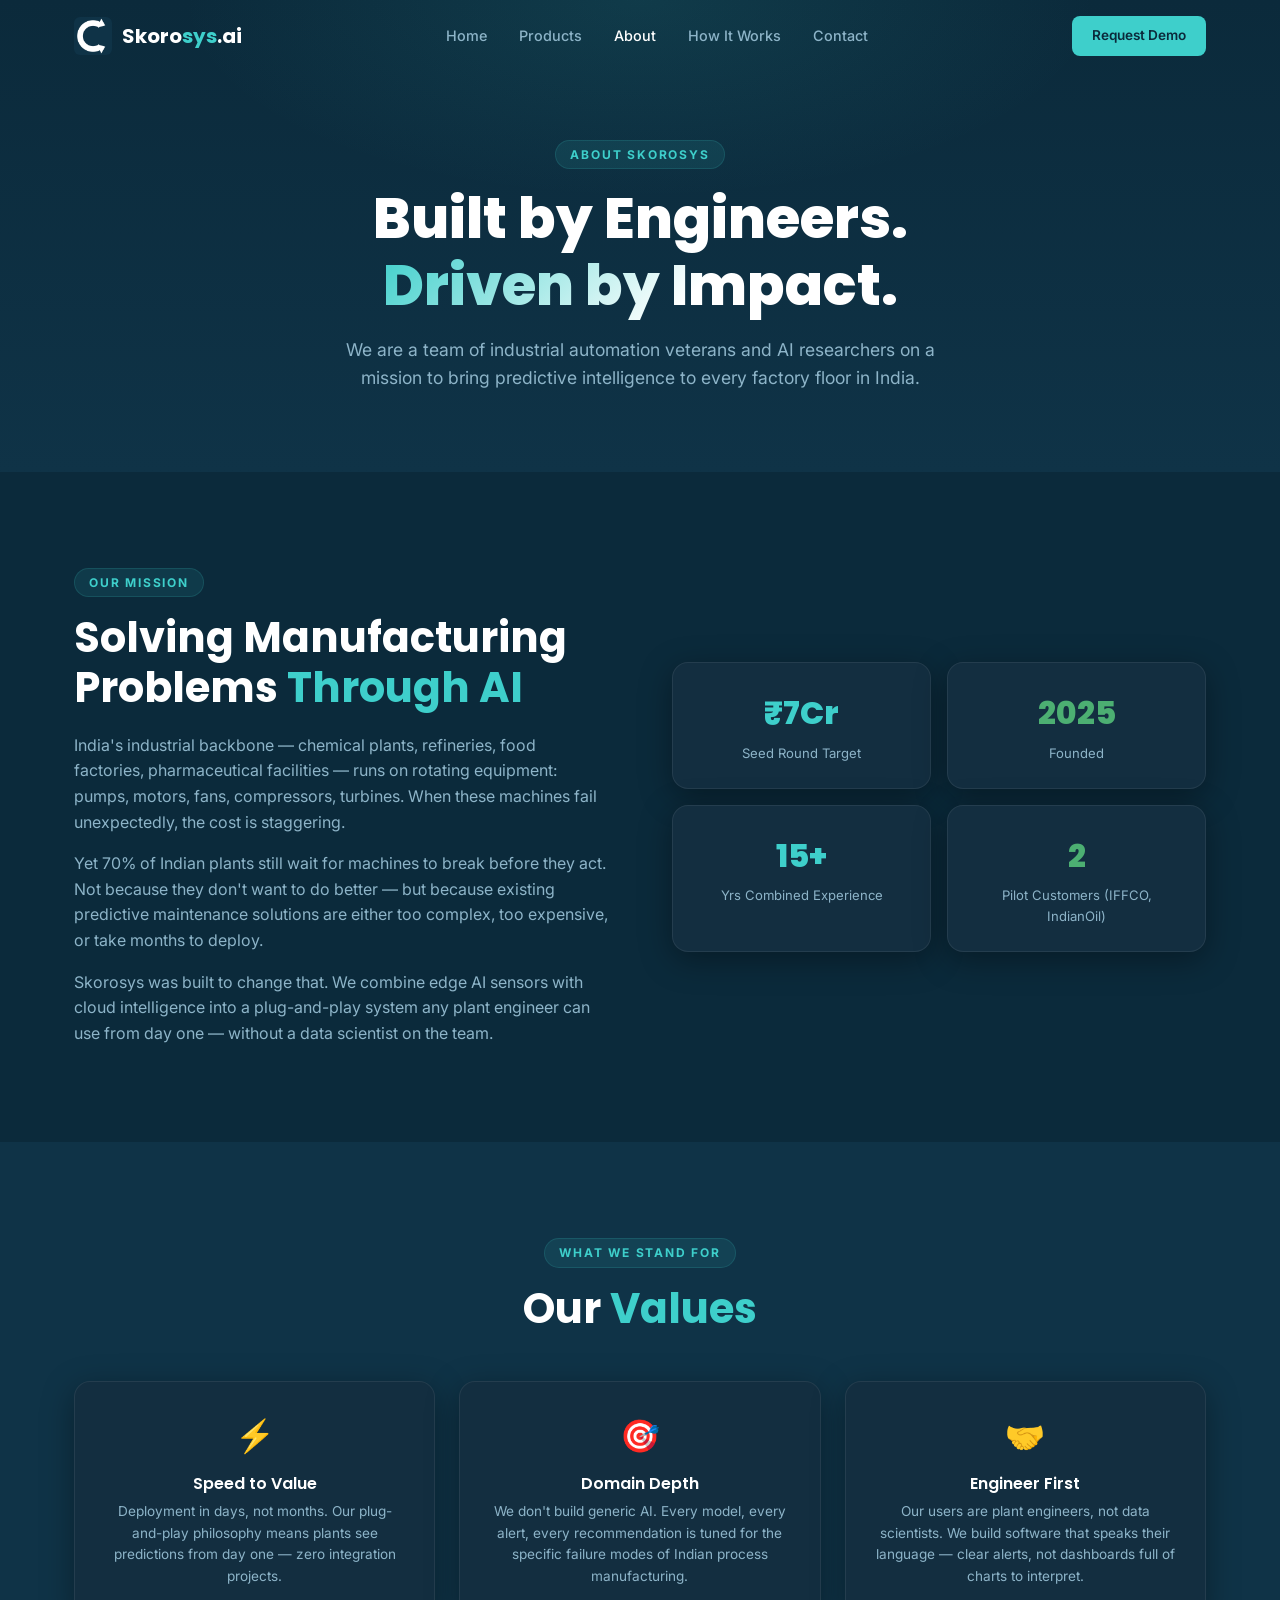
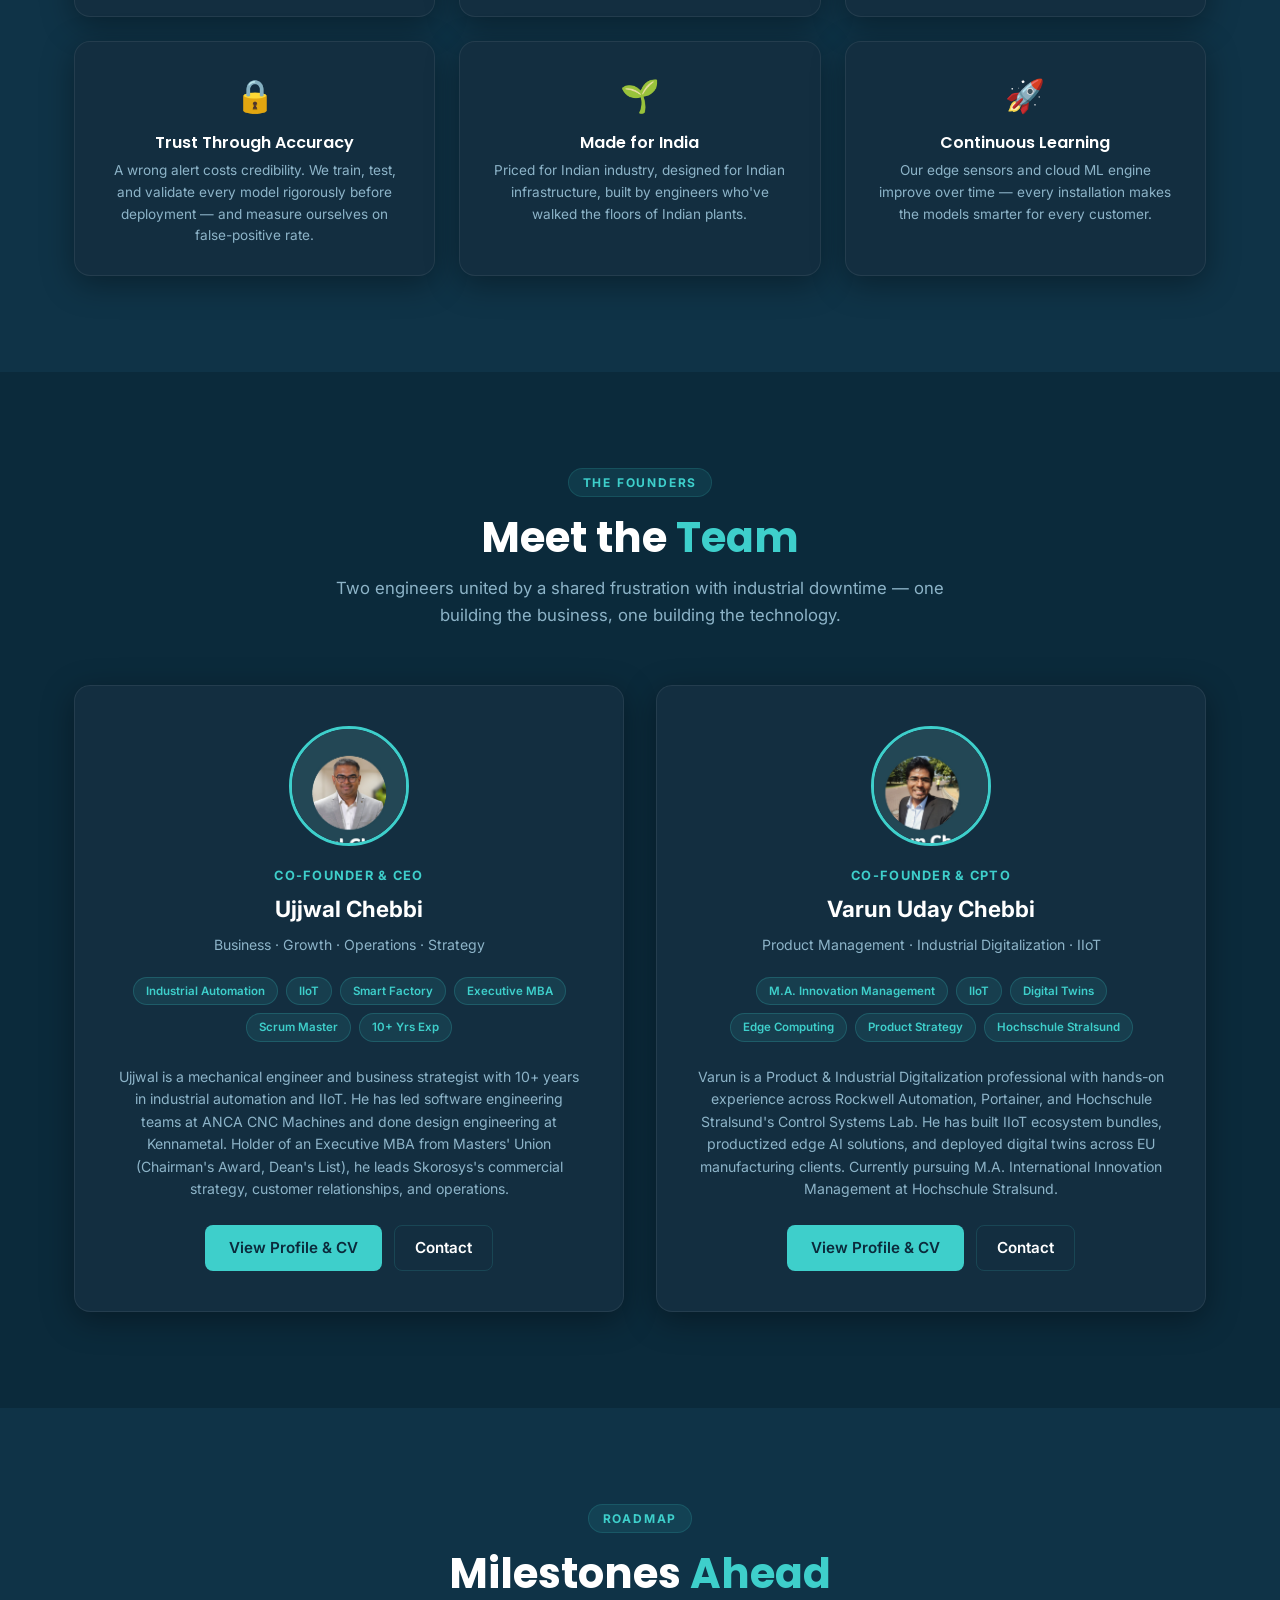
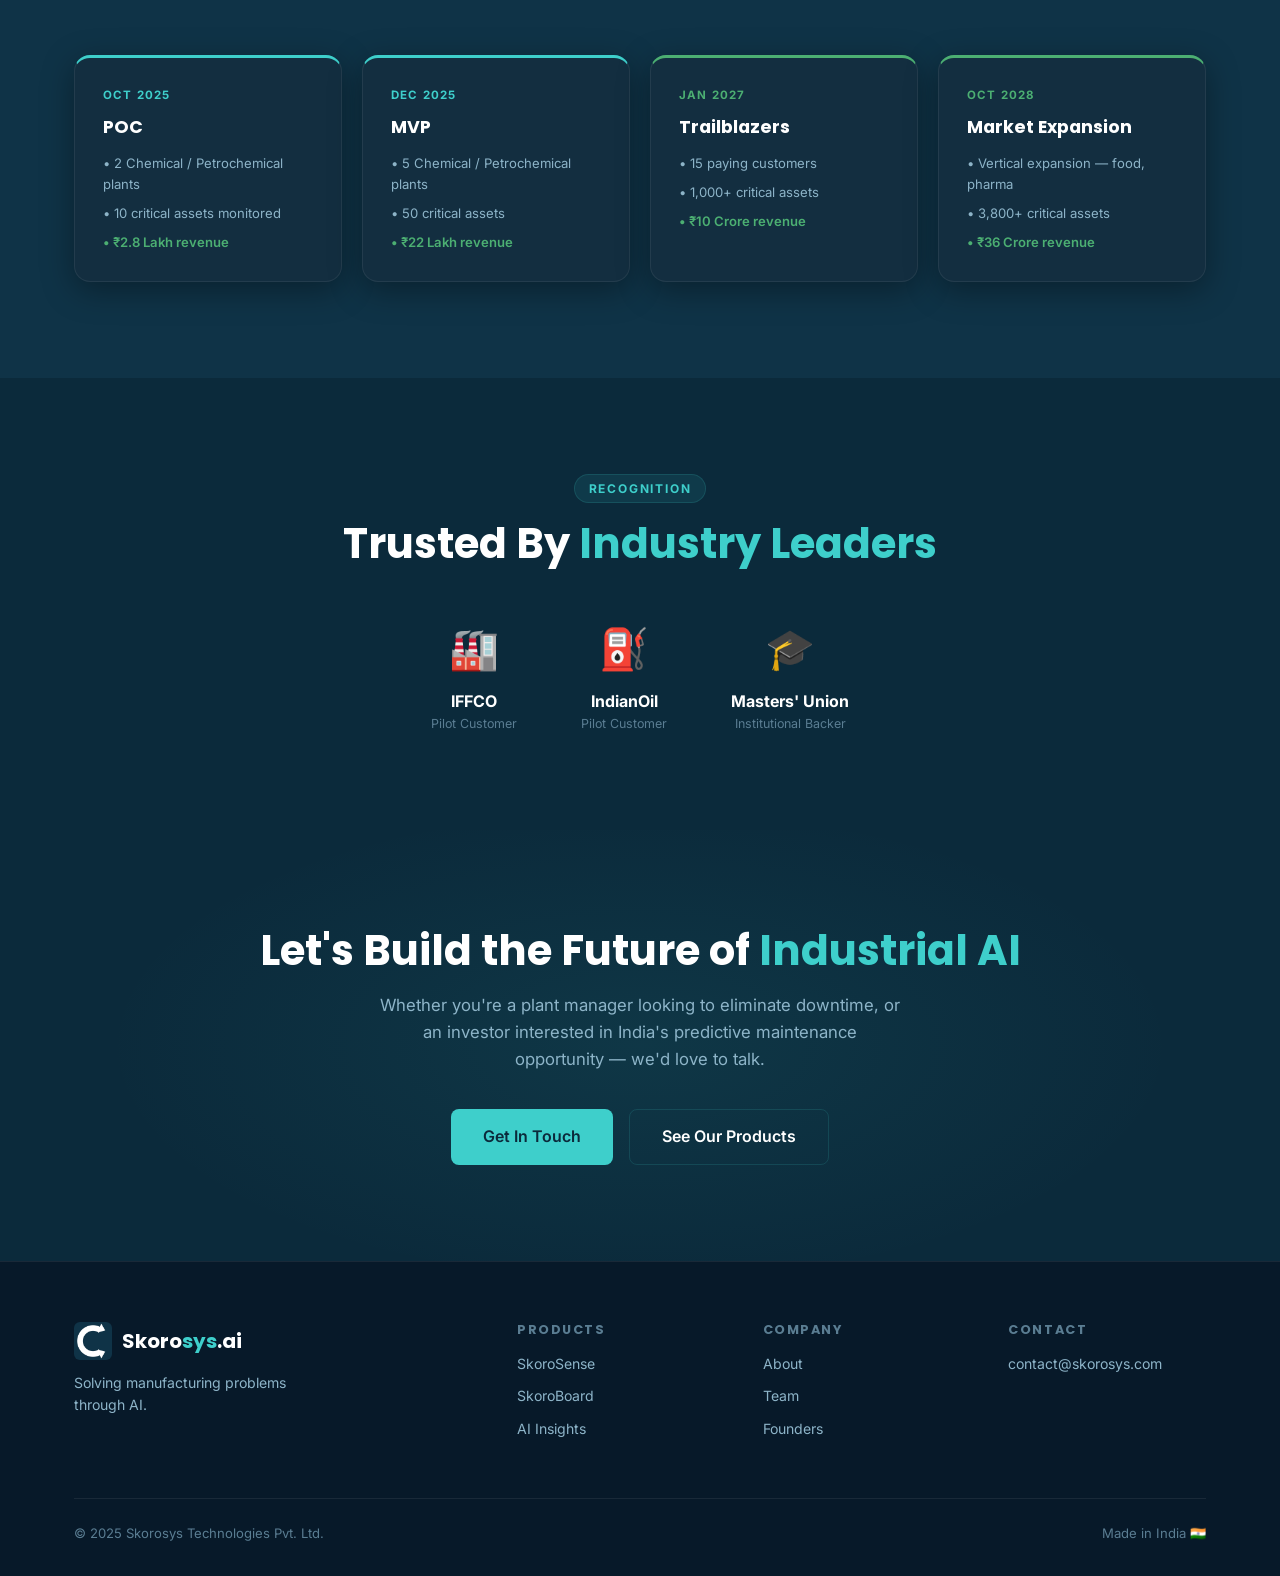
==== about.html @ c89f7273 "Add real Skorosys logo as favicon and nav icon across all pages - Generated accurate logo PNG (512px" ====
<!DOCTYPE html>
<html lang="en">
<head>
  <meta charset="UTF-8" />
  <meta name="viewport" content="width=device-width, initial-scale=1.0" />
  <title>About — Skorosys.ai</title>
  <meta name="description" content="Meet the team behind Skorosys.ai — solving India's industrial downtime problem with AI." />
  <link rel="stylesheet" href="css/styles.css" />
  <link rel="icon" type="image/png" href="images/favicon-32.png" />
  <link rel="apple-touch-icon" href="images/favicon-192.png" />
</head>
<body>

  <!-- NAV -->
  <nav class="nav">
    <div class="container nav-inner">
      <a href="index.html" class="nav-logo">
        <img src="images/logo-icon.png" alt="Skorosys logo" style="width:38px;height:38px;border-radius:6px;object-fit:cover;">
        <span class="nav-logo-text">Skoro<span>sys</span>.ai</span>
      </a>
      <ul class="nav-links">
        <li><a href="index.html">Home</a></li>
        <li><a href="products.html">Products</a></li>
        <li><a href="about.html" class="active">About</a></li>
        <li><a href="index.html#how-it-works">How It Works</a></li>
        <li><a href="index.html#contact">Contact</a></li>
      </ul>
      <div class="nav-cta">
        <a href="index.html#contact" class="btn btn-primary" style="padding:9px 20px;font-size:0.85rem;">Request Demo</a>
      </div>
      <div class="hamburger"><span></span><span></span><span></span></div>
    </div>
  </nav>

  <!-- PAGE HERO -->
  <section class="page-hero">
    <div class="container">
      <span class="section-label">About Skorosys</span>
      <h1>Built by Engineers.<br/><span class="grad">Driven by Impact.</span></h1>
      <p>We are a team of industrial automation veterans and AI researchers on a mission to bring predictive intelligence to every factory floor in India.</p>
    </div>
  </section>

  <!-- MISSION -->
  <section class="section">
    <div class="container">
      <div style="display:grid;grid-template-columns:1fr 1fr;gap:64px;align-items:center;">
        <div class="reveal">
          <span class="section-label">Our Mission</span>
          <h2 style="margin-bottom:20px;">Solving Manufacturing Problems <span class="text-accent">Through AI</span></h2>
          <p style="margin-bottom:16px;">India's industrial backbone — chemical plants, refineries, food factories, pharmaceutical facilities — runs on rotating equipment: pumps, motors, fans, compressors, turbines. When these machines fail unexpectedly, the cost is staggering.</p>
          <p style="margin-bottom:16px;">Yet 70% of Indian plants still wait for machines to break before they act. Not because they don't want to do better — but because existing predictive maintenance solutions are either too complex, too expensive, or take months to deploy.</p>
          <p>Skorosys was built to change that. We combine edge AI sensors with cloud intelligence into a plug-and-play system any plant engineer can use from day one — without a data scientist on the team.</p>
        </div>
        <div class="reveal reveal-delay-1">
          <div style="display:grid;grid-template-columns:1fr 1fr;gap:16px;">
            <div class="card" style="padding:24px;text-align:center;">
              <div style="font-family:'Poppins',sans-serif;font-size:2rem;font-weight:800;color:var(--accent-cyan);">₹7Cr</div>
              <div style="font-size:0.82rem;color:var(--text-secondary);margin-top:4px;">Seed Round Target</div>
            </div>
            <div class="card" style="padding:24px;text-align:center;">
              <div style="font-family:'Poppins',sans-serif;font-size:2rem;font-weight:800;color:var(--accent-green);">2025</div>
              <div style="font-size:0.82rem;color:var(--text-secondary);margin-top:4px;">Founded</div>
            </div>
            <div class="card" style="padding:24px;text-align:center;">
              <div style="font-family:'Poppins',sans-serif;font-size:2rem;font-weight:800;color:var(--accent-cyan);">15+</div>
              <div style="font-size:0.82rem;color:var(--text-secondary);margin-top:4px;">Yrs Combined Experience</div>
            </div>
            <div class="card" style="padding:24px;text-align:center;">
              <div style="font-family:'Poppins',sans-serif;font-size:2rem;font-weight:800;color:var(--accent-green);">2</div>
              <div style="font-size:0.82rem;color:var(--text-secondary);margin-top:4px;">Pilot Customers (IFFCO, IndianOil)</div>
            </div>
          </div>
        </div>
      </div>
    </div>
  </section>

  <!-- VALUES -->
  <section class="section" style="background:var(--bg-secondary);">
    <div class="container text-center">
      <span class="section-label">What We Stand For</span>
      <h2 class="section-title">Our <span class="text-accent">Values</span></h2>
      <div class="values-grid">
        <div class="card value-card reveal">
          <span class="value-icon">⚡</span>
          <h3>Speed to Value</h3>
          <p>Deployment in days, not months. Our plug-and-play philosophy means plants see predictions from day one — zero integration projects.</p>
        </div>
        <div class="card value-card reveal reveal-delay-1">
          <span class="value-icon">🎯</span>
          <h3>Domain Depth</h3>
          <p>We don't build generic AI. Every model, every alert, every recommendation is tuned for the specific failure modes of Indian process manufacturing.</p>
        </div>
        <div class="card value-card reveal reveal-delay-2">
          <span class="value-icon">🤝</span>
          <h3>Engineer First</h3>
          <p>Our users are plant engineers, not data scientists. We build software that speaks their language — clear alerts, not dashboards full of charts to interpret.</p>
        </div>
        <div class="card value-card reveal">
          <span class="value-icon">🔒</span>
          <h3>Trust Through Accuracy</h3>
          <p>A wrong alert costs credibility. We train, test, and validate every model rigorously before deployment — and measure ourselves on false-positive rate.</p>
        </div>
        <div class="card value-card reveal reveal-delay-1">
          <span class="value-icon">🌱</span>
          <h3>Made for India</h3>
          <p>Priced for Indian industry, designed for Indian infrastructure, built by engineers who've walked the floors of Indian plants.</p>
        </div>
        <div class="card value-card reveal reveal-delay-2">
          <span class="value-icon">🚀</span>
          <h3>Continuous Learning</h3>
          <p>Our edge sensors and cloud ML engine improve over time — every installation makes the models smarter for every customer.</p>
        </div>
      </div>
    </div>
  </section>

  <!-- TEAM -->
  <section class="section" id="team">
    <div class="container text-center">
      <span class="section-label">The Founders</span>
      <h2 class="section-title">Meet the <span class="text-accent">Team</span></h2>
      <p class="section-subtitle">Two engineers united by a shared frustration with industrial downtime — one building the business, one building the technology.</p>

      <div class="team-grid">

        <!-- Ujjwal Chebbi -->
        <div class="card team-card reveal">
          <div class="team-photo">
            <img src="images/ujjwal-chebbi.jpg" alt="Ujjwal Chebbi" onerror="this.style.display='none';this.parentElement.innerHTML='👤';" />
          </div>
          <div class="team-role">Co-Founder &amp; CEO</div>
          <div class="team-name">Ujjwal Chebbi</div>
          <div class="team-expertise">Business · Growth · Operations · Strategy</div>
          <div class="team-tags">
            <span class="tag">Industrial Automation</span>
            <span class="tag">IIoT</span>
            <span class="tag">Smart Factory</span>
            <span class="tag">Executive MBA</span>
            <span class="tag">Scrum Master</span>
            <span class="tag">10+ Yrs Exp</span>
          </div>
          <p style="font-size:0.88rem;margin-bottom:24px;">Ujjwal is a mechanical engineer and business strategist with 10+ years in industrial automation and IIoT. He has led software engineering teams at ANCA CNC Machines and done design engineering at Kennametal. Holder of an Executive MBA from Masters' Union (Chairman's Award, Dean's List), he leads Skorosys's commercial strategy, customer relationships, and operations.</p>
          <div style="display:flex;gap:12px;justify-content:center;flex-wrap:wrap;">
            <a href="profile-ujjwal.html" class="btn btn-primary" style="padding:10px 24px;">View Profile &amp; CV</a>
            <a href="mailto:ujjwal@skorosys.com" class="btn btn-outline" style="padding:10px 20px;">Contact</a>
          </div>
        </div>

        <!-- Varun Chebbi -->
        <div class="card team-card reveal reveal-delay-1">
          <div class="team-photo">
            <img src="images/varun-chebbi.jpg" alt="Varun Chebbi" onerror="this.style.display='none';this.parentElement.innerHTML='👤';" />
          </div>
          <div class="team-role">Co-Founder &amp; CPTO</div>
          <div class="team-name">Varun Uday Chebbi</div>
          <div class="team-expertise">Product Management · Industrial Digitalization · IIoT</div>
          <div class="team-tags">
            <span class="tag">M.A. Innovation Management</span>
            <span class="tag">IIoT</span>
            <span class="tag">Digital Twins</span>
            <span class="tag">Edge Computing</span>
            <span class="tag">Product Strategy</span>
            <span class="tag">Hochschule Stralsund</span>
          </div>
          <p style="font-size:0.88rem;margin-bottom:24px;">Varun is a Product &amp; Industrial Digitalization professional with hands-on experience across Rockwell Automation, Portainer, and Hochschule Stralsund's Control Systems Lab. He has built IIoT ecosystem bundles, productized edge AI solutions, and deployed digital twins across EU manufacturing clients. Currently pursuing M.A. International Innovation Management at Hochschule Stralsund.</p>
          <div style="display:flex;gap:12px;justify-content:center;flex-wrap:wrap;">
            <a href="profile.html" class="btn btn-primary" style="padding:10px 24px;">View Profile &amp; CV</a>
            <a href="mailto:varun@skorosys.com" class="btn btn-outline" style="padding:10px 20px;">Contact</a>
          </div>
        </div>

      </div>
    </div>
  </section>

  <!-- MILESTONES -->
  <section class="section" style="background:var(--bg-secondary);">
    <div class="container text-center">
      <span class="section-label">Roadmap</span>
      <h2 class="section-title">Milestones <span class="text-accent">Ahead</span></h2>

      <div style="display:grid;grid-template-columns:repeat(4,1fr);gap:20px;margin-top:56px;">
        <div class="card reveal" style="padding:28px;text-align:left;border-top:3px solid var(--accent-cyan);">
          <div style="font-size:0.72rem;font-weight:700;color:var(--accent-cyan);letter-spacing:0.1em;text-transform:uppercase;margin-bottom:8px;">Oct 2025</div>
          <div style="font-family:'Poppins',sans-serif;font-size:1.1rem;font-weight:700;margin-bottom:12px;">POC</div>
          <ul style="display:flex;flex-direction:column;gap:8px;">
            <li style="font-size:0.82rem;color:var(--text-secondary);">• 2 Chemical / Petrochemical plants</li>
            <li style="font-size:0.82rem;color:var(--text-secondary);">• 10 critical assets monitored</li>
            <li style="font-size:0.82rem;color:var(--accent-green);font-weight:600;">• ₹2.8 Lakh revenue</li>
          </ul>
        </div>
        <div class="card reveal reveal-delay-1" style="padding:28px;text-align:left;border-top:3px solid var(--accent-cyan);">
          <div style="font-size:0.72rem;font-weight:700;color:var(--accent-cyan);letter-spacing:0.1em;text-transform:uppercase;margin-bottom:8px;">Dec 2025</div>
          <div style="font-family:'Poppins',sans-serif;font-size:1.1rem;font-weight:700;margin-bottom:12px;">MVP</div>
          <ul style="display:flex;flex-direction:column;gap:8px;">
            <li style="font-size:0.82rem;color:var(--text-secondary);">• 5 Chemical / Petrochemical plants</li>
            <li style="font-size:0.82rem;color:var(--text-secondary);">• 50 critical assets</li>
            <li style="font-size:0.82rem;color:var(--accent-green);font-weight:600;">• ₹22 Lakh revenue</li>
          </ul>
        </div>
        <div class="card reveal reveal-delay-2" style="padding:28px;text-align:left;border-top:3px solid var(--accent-green);">
          <div style="font-size:0.72rem;font-weight:700;color:var(--accent-green);letter-spacing:0.1em;text-transform:uppercase;margin-bottom:8px;">Jan 2027</div>
          <div style="font-family:'Poppins',sans-serif;font-size:1.1rem;font-weight:700;margin-bottom:12px;">Trailblazers</div>
          <ul style="display:flex;flex-direction:column;gap:8px;">
            <li style="font-size:0.82rem;color:var(--text-secondary);">• 15 paying customers</li>
            <li style="font-size:0.82rem;color:var(--text-secondary);">• 1,000+ critical assets</li>
            <li style="font-size:0.82rem;color:var(--accent-green);font-weight:600;">• ₹10 Crore revenue</li>
          </ul>
        </div>
        <div class="card reveal reveal-delay-3" style="padding:28px;text-align:left;border-top:3px solid var(--accent-green);">
          <div style="font-size:0.72rem;font-weight:700;color:var(--accent-green);letter-spacing:0.1em;text-transform:uppercase;margin-bottom:8px;">Oct 2028</div>
          <div style="font-family:'Poppins',sans-serif;font-size:1.1rem;font-weight:700;margin-bottom:12px;">Market Expansion</div>
          <ul style="display:flex;flex-direction:column;gap:8px;">
            <li style="font-size:0.82rem;color:var(--text-secondary);">• Vertical expansion — food, pharma</li>
            <li style="font-size:0.82rem;color:var(--text-secondary);">• 3,800+ critical assets</li>
            <li style="font-size:0.82rem;color:var(--accent-green);font-weight:600;">• ₹36 Crore revenue</li>
          </ul>
        </div>
      </div>
    </div>
  </section>

  <!-- BACKED BY -->
  <section class="section">
    <div class="container text-center">
      <span class="section-label">Recognition</span>
      <h2 class="section-title">Trusted By <span class="text-accent">Industry Leaders</span></h2>
      <div style="display:flex;justify-content:center;align-items:center;gap:64px;flex-wrap:wrap;margin-top:48px;">
        <div style="text-align:center;">
          <div style="font-size:2.5rem;margin-bottom:8px;">🏭</div>
          <div style="font-weight:700;">IFFCO</div>
          <div style="font-size:0.78rem;color:var(--text-muted);">Pilot Customer</div>
        </div>
        <div style="text-align:center;">
          <div style="font-size:2.5rem;margin-bottom:8px;">⛽</div>
          <div style="font-weight:700;">IndianOil</div>
          <div style="font-size:0.78rem;color:var(--text-muted);">Pilot Customer</div>
        </div>
        <div style="text-align:center;">
          <div style="font-size:2.5rem;margin-bottom:8px;">🎓</div>
          <div style="font-weight:700;">Masters' Union</div>
          <div style="font-size:0.78rem;color:var(--text-muted);">Institutional Backer</div>
        </div>
      </div>
    </div>
  </section>

  <!-- CTA -->
  <section class="cta-section" id="contact">
    <div class="container">
      <h2>Let's Build the Future of <span class="text-accent">Industrial AI</span></h2>
      <p>Whether you're a plant manager looking to eliminate downtime, or an investor interested in India's predictive maintenance opportunity — we'd love to talk.</p>
      <div class="cta-actions">
        <a href="mailto:contact@skorosys.com" class="btn btn-primary" style="font-size:1rem;padding:14px 32px;">Get In Touch</a>
        <a href="products.html" class="btn btn-outline" style="font-size:1rem;padding:14px 32px;">See Our Products</a>
      </div>
    </div>
  </section>

  <!-- FOOTER -->
  <footer class="footer">
    <div class="container">
      <div class="footer-grid">
        <div class="footer-brand">
          <a href="index.html" class="nav-logo" style="margin-bottom:12px;">
            <img src="images/logo-icon.png" alt="Skorosys logo" style="width:38px;height:38px;border-radius:6px;object-fit:cover;">
            <span class="nav-logo-text">Skoro<span>sys</span>.ai</span>
          </a>
          <p>Solving manufacturing problems through AI.</p>
        </div>
        <div class="footer-col">
          <h5>Products</h5>
          <a href="products.html#skoro-sense">SkoroSense</a>
          <a href="products.html#skoro-board">SkoroBoard</a>
          <a href="products.html#ai-insights">AI Insights</a>
        </div>
        <div class="footer-col">
          <h5>Company</h5>
          <a href="about.html">About</a>
          <a href="#team">Team</a>
          <a href="profile.html">Founders</a>
        </div>
        <div class="footer-col">
          <h5>Contact</h5>
          <a href="mailto:contact@skorosys.com">contact@skorosys.com</a>
        </div>
      </div>
      <div class="footer-bottom">
        <span>© 2025 Skorosys Technologies Pvt. Ltd.</span>
        <span>Made in India 🇮🇳</span>
      </div>
    </div>
  </footer>

  <script src="js/main.js"></script>
</body>
</html>
---- css/styles.css ----
/* =============================================
   Skorosys.ai — Shared Styles
   ============================================= */

@import url('https://fonts.googleapis.com/css2?family=Inter:wght@300;400;500;600;700;800;900&family=Poppins:wght@400;600;700;800&display=swap');

:root {
  --bg-primary:    #0b2a3b;
  --bg-secondary:  #0f3347;
  --bg-card:       #132e40;
  --bg-card-hover: #1a3d54;
  --accent-cyan:   #3ecfcb;
  --accent-green:  #4caf72;
  --accent-glow:   rgba(62,207,203,0.18);
  --text-primary:  #ffffff;
  --text-secondary:#8db4c8;
  --text-muted:    #5a7d92;
  --border:        rgba(62,207,203,0.15);
  --border-card:   rgba(255,255,255,0.07);
  --shadow-card:   0 8px 32px rgba(0,0,0,0.35);
  --radius-card:   16px;
  --radius-btn:    8px;
  --nav-height:    72px;
}

/* --- Reset --- */
*, *::before, *::after { box-sizing: border-box; margin: 0; padding: 0; }
html { scroll-behavior: smooth; }
body {
  font-family: 'Inter', sans-serif;
  background: var(--bg-primary);
  color: var(--text-primary);
  line-height: 1.6;
  overflow-x: hidden;
}
a { color: inherit; text-decoration: none; }
img { max-width: 100%; display: block; }
ul { list-style: none; }

/* --- Typography --- */
h1,h2,h3,h4,h5 { font-family: 'Poppins', sans-serif; line-height: 1.2; }
h1 { font-size: clamp(2rem, 5vw, 3.5rem); font-weight: 800; }
h2 { font-size: clamp(1.6rem, 3.5vw, 2.6rem); font-weight: 700; }
h3 { font-size: clamp(1.1rem, 2.5vw, 1.5rem); font-weight: 600; }
p  { color: var(--text-secondary); font-size: 1rem; }

/* --- Layout helpers --- */
.container { max-width: 1180px; margin: 0 auto; padding: 0 24px; }
.section    { padding: 96px 0; }
.section--sm{ padding: 64px 0; }
.text-center{ text-align: center; }
.text-accent{ color: var(--accent-cyan); }
.text-green { color: var(--accent-green); }

.section-label {
  display: inline-block;
  font-size: 0.75rem;
  font-weight: 700;
  letter-spacing: 0.15em;
  text-transform: uppercase;
  color: var(--accent-cyan);
  background: rgba(62,207,203,0.1);
  border: 1px solid var(--border);
  border-radius: 99px;
  padding: 4px 14px;
  margin-bottom: 16px;
}
.section-title { margin-bottom: 12px; }
.section-subtitle { max-width: 640px; margin: 0 auto 56px; font-size: 1.05rem; }

/* --- Gradient text --- */
.grad {
  background: linear-gradient(135deg, #3ecfcb 0%, #ffffff 60%);
  -webkit-background-clip: text;
  -webkit-text-fill-color: transparent;
  background-clip: text;
}

/* --- Buttons --- */
.btn {
  display: inline-flex;
  align-items: center;
  gap: 8px;
  padding: 12px 28px;
  border-radius: var(--radius-btn);
  font-weight: 600;
  font-size: 0.95rem;
  cursor: pointer;
  border: none;
  transition: all 0.25s ease;
}
.btn-primary {
  background: var(--accent-cyan);
  color: var(--bg-primary);
}
.btn-primary:hover {
  background: #56dbd7;
  transform: translateY(-2px);
  box-shadow: 0 8px 24px rgba(62,207,203,0.35);
}
.btn-outline {
  background: transparent;
  color: var(--text-primary);
  border: 1.5px solid var(--border);
}
.btn-outline:hover {
  border-color: var(--accent-cyan);
  color: var(--accent-cyan);
  transform: translateY(-2px);
}
.btn-green {
  background: var(--accent-green);
  color: #fff;
}
.btn-green:hover {
  background: #5dc98a;
  transform: translateY(-2px);
  box-shadow: 0 8px 24px rgba(76,175,114,0.35);
}

/* --- Cards --- */
.card {
  background: var(--bg-card);
  border: 1px solid var(--border-card);
  border-radius: var(--radius-card);
  padding: 32px;
  box-shadow: var(--shadow-card);
  transition: transform 0.25s ease, border-color 0.25s ease, box-shadow 0.25s ease;
}
.card:hover {
  transform: translateY(-4px);
  border-color: var(--border);
  box-shadow: 0 16px 48px rgba(0,0,0,0.45), 0 0 0 1px rgba(62,207,203,0.1);
}

/* =============================================
   NAVIGATION
   ============================================= */
.nav {
  position: fixed;
  top: 0; left: 0; right: 0;
  height: var(--nav-height);
  z-index: 1000;
  transition: background 0.3s ease, backdrop-filter 0.3s ease;
}
.nav.scrolled {
  background: rgba(11,42,59,0.95);
  backdrop-filter: blur(20px);
  border-bottom: 1px solid var(--border-card);
}
.nav-inner {
  display: flex;
  align-items: center;
  justify-content: space-between;
  height: var(--nav-height);
}
.nav-logo {
  display: flex;
  align-items: center;
  gap: 10px;
}
.nav-logo svg { width: 36px; height: 36px; }
.nav-logo-text {
  font-family: 'Poppins', sans-serif;
  font-size: 1.25rem;
  font-weight: 700;
  color: #fff;
}
.nav-logo-text span { color: var(--accent-cyan); }
.nav-links {
  display: flex;
  align-items: center;
  gap: 32px;
}
.nav-links a {
  font-size: 0.9rem;
  font-weight: 500;
  color: var(--text-secondary);
  transition: color 0.2s;
}
.nav-links a:hover, .nav-links a.active { color: #fff; }
.nav-cta { display: flex; align-items: center; gap: 12px; }
.hamburger {
  display: none;
  flex-direction: column;
  gap: 5px;
  cursor: pointer;
  padding: 4px;
}
.hamburger span {
  display: block;
  width: 24px; height: 2px;
  background: var(--text-primary);
  border-radius: 2px;
  transition: all 0.3s ease;
}

/* Mobile nav */
@media (max-width: 900px) {
  .nav-links, .nav-cta { display: none; }
  .hamburger { display: flex; }
  .nav-links.open {
    display: flex;
    flex-direction: column;
    position: absolute;
    top: var(--nav-height);
    left: 0; right: 0;
    background: rgba(11,42,59,0.98);
    backdrop-filter: blur(20px);
    padding: 24px;
    gap: 20px;
    border-bottom: 1px solid var(--border-card);
  }
  .nav-cta.open {
    display: flex;
    flex-direction: column;
    position: absolute;
    top: calc(var(--nav-height) + 200px);
    left: 0; right: 0;
    background: rgba(11,42,59,0.98);
    padding: 0 24px 24px;
    gap: 12px;
  }
}

/* =============================================
   HERO
   ============================================= */
.hero {
  min-height: 100vh;
  display: flex;
  align-items: center;
  position: relative;
  overflow: hidden;
  padding-top: var(--nav-height);
}
.hero-bg {
  position: absolute;
  inset: 0;
  background:
    radial-gradient(ellipse 70% 60% at 70% 40%, rgba(62,207,203,0.08) 0%, transparent 70%),
    radial-gradient(ellipse 50% 50% at 20% 70%, rgba(76,175,114,0.06) 0%, transparent 60%),
    linear-gradient(180deg, var(--bg-primary) 0%, #091f2d 100%);
}
.hero-grid {
  position: absolute;
  inset: 0;
  background-image:
    linear-gradient(rgba(62,207,203,0.04) 1px, transparent 1px),
    linear-gradient(90deg, rgba(62,207,203,0.04) 1px, transparent 1px);
  background-size: 48px 48px;
}
.hero-content {
  position: relative;
  display: grid;
  grid-template-columns: 1fr 1fr;
  gap: 64px;
  align-items: center;
}
.hero-badge {
  display: inline-flex;
  align-items: center;
  gap: 8px;
  background: rgba(62,207,203,0.1);
  border: 1px solid rgba(62,207,203,0.25);
  border-radius: 99px;
  padding: 6px 16px;
  font-size: 0.8rem;
  font-weight: 600;
  color: var(--accent-cyan);
  margin-bottom: 24px;
}
.hero-badge .dot {
  width: 6px; height: 6px;
  background: var(--accent-cyan);
  border-radius: 50%;
  animation: pulse 2s ease-in-out infinite;
}
@keyframes pulse {
  0%,100% { opacity: 1; transform: scale(1); }
  50%      { opacity: 0.5; transform: scale(1.4); }
}
.hero-title { margin-bottom: 20px; }
.hero-desc  { font-size: 1.1rem; margin-bottom: 36px; max-width: 500px; }
.hero-actions { display: flex; gap: 16px; flex-wrap: wrap; }
.hero-stats {
  display: grid;
  grid-template-columns: 1fr 1fr;
  gap: 16px;
  margin-top: 48px;
}
.hero-stat {
  background: rgba(255,255,255,0.04);
  border: 1px solid var(--border-card);
  border-radius: 12px;
  padding: 16px 20px;
}
.hero-stat-num {
  font-family: 'Poppins', sans-serif;
  font-size: 1.6rem;
  font-weight: 800;
  color: var(--accent-cyan);
}
.hero-stat-label { font-size: 0.78rem; color: var(--text-secondary); margin-top: 2px; }

/* Hero visual / dashboard mockup */
.hero-visual {
  position: relative;
  display: flex;
  justify-content: center;
  align-items: center;
}
.dashboard-mockup {
  background: var(--bg-card);
  border: 1px solid var(--border-card);
  border-radius: 16px;
  overflow: hidden;
  box-shadow: 0 32px 80px rgba(0,0,0,0.5), 0 0 0 1px rgba(62,207,203,0.1);
  width: 100%;
  max-width: 520px;
  animation: floatUp 6s ease-in-out infinite;
}
@keyframes floatUp {
  0%,100% { transform: translateY(0); }
  50%      { transform: translateY(-12px); }
}
.mockup-bar {
  background: var(--bg-secondary);
  padding: 10px 16px;
  display: flex;
  align-items: center;
  gap: 8px;
  border-bottom: 1px solid var(--border-card);
}
.mockup-bar .dot-red   { width: 10px; height: 10px; border-radius: 50%; background: #ff5f57; }
.mockup-bar .dot-yellow{ width: 10px; height: 10px; border-radius: 50%; background: #febc2e; }
.mockup-bar .dot-green { width: 10px; height: 10px; border-radius: 50%; background: var(--accent-green); }
.mockup-bar .url-bar {
  flex: 1;
  background: rgba(255,255,255,0.06);
  border-radius: 6px;
  padding: 4px 12px;
  font-size: 0.72rem;
  color: var(--text-muted);
  margin-left: 8px;
}
.mockup-body { padding: 20px; }
.mockup-header {
  display: flex;
  justify-content: space-between;
  align-items: center;
  margin-bottom: 16px;
}
.mockup-title { font-family:'Poppins',sans-serif; font-size:0.85rem; font-weight:700; }
.mockup-btn {
  background: var(--accent-green);
  color: #fff;
  font-size: 0.7rem;
  font-weight: 600;
  padding: 4px 12px;
  border-radius: 6px;
}
.mockup-grid {
  display: grid;
  grid-template-columns: 1fr 1fr 1fr;
  gap: 10px;
  margin-bottom: 12px;
}
.mockup-asset {
  background: var(--bg-secondary);
  border-radius: 10px;
  padding: 10px;
  border: 1px solid var(--border-card);
}
.mockup-asset-img {
  width: 100%;
  height: 48px;
  border-radius: 6px;
  background: rgba(255,255,255,0.05);
  margin-bottom: 8px;
  display: flex;
  align-items: center;
  justify-content: center;
  font-size: 1.2rem;
}
.mockup-asset-name { font-size: 0.65rem; font-weight: 600; margin-bottom: 4px; }
.mockup-asset-status {
  font-size: 0.58rem;
  font-weight: 600;
  padding: 2px 6px;
  border-radius: 4px;
  display: inline-block;
}
.status-normal  { background: rgba(76,175,114,0.2); color: var(--accent-green); }
.status-warning { background: rgba(255,193,7,0.2);  color: #ffc107; }
.status-danger  { background: rgba(244,67,54,0.2);  color: #f44336; }

/* Floating sensor card */
.sensor-float {
  position: absolute;
  bottom: -20px;
  right: -30px;
  background: var(--bg-card);
  border: 1px solid rgba(62,207,203,0.3);
  border-radius: 12px;
  padding: 14px 18px;
  box-shadow: var(--shadow-card);
  min-width: 180px;
  animation: floatRight 5s ease-in-out infinite 1.5s;
}
@keyframes floatRight {
  0%,100% { transform: translateY(0) rotate(-1deg); }
  50%      { transform: translateY(-8px) rotate(0deg); }
}
.sensor-float-title { font-size: 0.7rem; color: var(--text-muted); margin-bottom: 6px; font-weight: 600; text-transform: uppercase; letter-spacing: 0.1em; }
.sensor-float-val   { font-family:'Poppins',sans-serif; font-size: 1.5rem; font-weight: 800; color: var(--accent-cyan); }
.sensor-float-unit  { font-size: 0.7rem; color: var(--text-secondary); }
.sensor-float-bar   { height: 4px; background: rgba(255,255,255,0.08); border-radius: 2px; margin-top: 8px; overflow: hidden; }
.sensor-float-fill  { height: 100%; width: 72%; background: var(--accent-cyan); border-radius: 2px; }

@media (max-width: 768px) {
  .hero-content { grid-template-columns: 1fr; gap: 40px; }
  .hero-visual  { display: none; }
  .hero-stats   { grid-template-columns: 1fr 1fr; }
}

/* =============================================
   PROBLEM STATS SECTION
   ============================================= */
.problem-section { background: linear-gradient(180deg, #091f2d 0%, var(--bg-primary) 100%); }
.problem-grid {
  display: grid;
  grid-template-columns: repeat(4, 1fr);
  gap: 24px;
  margin-top: 48px;
}
.problem-card {
  text-align: center;
  padding: 36px 24px;
}
.problem-icon {
  width: 56px; height: 56px;
  margin: 0 auto 16px;
  background: rgba(62,207,203,0.1);
  border: 1px solid var(--border);
  border-radius: 14px;
  display: flex;
  align-items: center;
  justify-content: center;
  font-size: 1.5rem;
}
.problem-num {
  font-family: 'Poppins', sans-serif;
  font-size: 2.2rem;
  font-weight: 800;
  color: var(--accent-cyan);
  margin-bottom: 8px;
}
.problem-desc { font-size: 0.88rem; }

@media (max-width: 900px) { .problem-grid { grid-template-columns: 1fr 1fr; } }
@media (max-width: 500px) { .problem-grid { grid-template-columns: 1fr; } }

/* =============================================
   HOW IT WORKS
   ============================================= */
.how-section { position: relative; }
.how-steps {
  display: grid;
  grid-template-columns: repeat(3, 1fr);
  gap: 32px;
  margin-top: 56px;
  position: relative;
}
.how-steps::before {
  content: '';
  position: absolute;
  top: 36px;
  left: calc(50% / 3 + 36px);
  right: calc(50% / 3 + 36px);
  height: 2px;
  background: linear-gradient(90deg, var(--accent-cyan), var(--accent-green));
  z-index: 0;
}
.how-step { text-align: center; position: relative; z-index: 1; }
.how-step-num {
  width: 72px; height: 72px;
  margin: 0 auto 20px;
  background: linear-gradient(135deg, var(--accent-cyan), var(--accent-green));
  border-radius: 50%;
  display: flex;
  align-items: center;
  justify-content: center;
  font-family: 'Poppins', sans-serif;
  font-size: 1.5rem;
  font-weight: 800;
  color: var(--bg-primary);
  box-shadow: 0 0 32px rgba(62,207,203,0.3);
}
.how-step h3 { margin-bottom: 10px; }

@media (max-width: 700px) {
  .how-steps { grid-template-columns: 1fr; gap: 24px; }
  .how-steps::before { display: none; }
}

/* =============================================
   PRODUCTS SECTION
   ============================================= */
.products-grid {
  display: grid;
  grid-template-columns: 1fr 1fr;
  gap: 32px;
  margin-top: 56px;
}
.product-card {
  position: relative;
  overflow: hidden;
  padding: 40px;
}
.product-card::before {
  content: '';
  position: absolute;
  inset: 0;
  border-radius: var(--radius-card);
  background: linear-gradient(135deg, rgba(62,207,203,0.06) 0%, transparent 60%);
  pointer-events: none;
}
.product-tag {
  display: inline-block;
  font-size: 0.7rem;
  font-weight: 700;
  letter-spacing: 0.12em;
  text-transform: uppercase;
  color: var(--accent-cyan);
  background: rgba(62,207,203,0.1);
  border: 1px solid rgba(62,207,203,0.25);
  border-radius: 6px;
  padding: 4px 10px;
  margin-bottom: 16px;
}
.product-name {
  font-family: 'Poppins', sans-serif;
  font-size: 1.8rem;
  font-weight: 800;
  margin-bottom: 12px;
}
.product-desc { margin-bottom: 28px; }
.product-features {
  display: flex;
  flex-direction: column;
  gap: 10px;
  margin-bottom: 32px;
}
.product-feature {
  display: flex;
  align-items: center;
  gap: 10px;
  font-size: 0.9rem;
  color: var(--text-secondary);
}
.product-feature .check {
  width: 20px; height: 20px;
  background: rgba(76,175,114,0.15);
  border: 1px solid rgba(76,175,114,0.3);
  border-radius: 50%;
  display: flex;
  align-items: center;
  justify-content: center;
  font-size: 0.65rem;
  color: var(--accent-green);
  flex-shrink: 0;
}
.product-visual {
  margin-top: 24px;
  padding: 20px;
  background: rgba(255,255,255,0.03);
  border: 1px solid var(--border-card);
  border-radius: 10px;
  text-align: center;
  font-size: 3rem;
}

@media (max-width: 768px) { .products-grid { grid-template-columns: 1fr; } }

/* =============================================
   MARKET / STATS STRIP
   ============================================= */
.market-strip {
  background: linear-gradient(90deg, rgba(62,207,203,0.08), rgba(76,175,114,0.08));
  border-top: 1px solid var(--border-card);
  border-bottom: 1px solid var(--border-card);
  padding: 40px 0;
}
.market-strip-inner {
  display: grid;
  grid-template-columns: repeat(4, 1fr);
  gap: 24px;
  text-align: center;
}
.market-item-num {
  font-family: 'Poppins', sans-serif;
  font-size: 2rem;
  font-weight: 800;
  color: var(--accent-cyan);
}
.market-item-label { font-size: 0.82rem; color: var(--text-secondary); margin-top: 4px; }
@media (max-width: 700px) { .market-strip-inner { grid-template-columns: 1fr 1fr; } }

/* =============================================
   CTA SECTION
   ============================================= */
.cta-section {
  text-align: center;
  padding: 96px 0;
  position: relative;
  overflow: hidden;
}
.cta-section::before {
  content: '';
  position: absolute;
  inset: 0;
  background: radial-gradient(ellipse 60% 80% at 50% 50%, rgba(62,207,203,0.08), transparent 70%);
}
.cta-section .container { position: relative; }
.cta-section h2 { margin-bottom: 16px; }
.cta-section p  { max-width: 520px; margin: 0 auto 36px; font-size: 1.05rem; }
.cta-actions    { display: flex; justify-content: center; gap: 16px; flex-wrap: wrap; }

/* =============================================
   FOOTER
   ============================================= */
.footer {
  background: #071929;
  border-top: 1px solid var(--border-card);
  padding: 60px 0 32px;
}
.footer-grid {
  display: grid;
  grid-template-columns: 2fr 1fr 1fr 1fr;
  gap: 48px;
  margin-bottom: 48px;
}
.footer-brand p { font-size: 0.88rem; margin-top: 12px; max-width: 260px; }
.footer-col h5 {
  font-size: 0.8rem;
  font-weight: 700;
  letter-spacing: 0.12em;
  text-transform: uppercase;
  color: var(--text-muted);
  margin-bottom: 16px;
}
.footer-col a {
  display: block;
  font-size: 0.88rem;
  color: var(--text-secondary);
  margin-bottom: 10px;
  transition: color 0.2s;
}
.footer-col a:hover { color: var(--accent-cyan); }
.footer-bottom {
  border-top: 1px solid var(--border-card);
  padding-top: 24px;
  display: flex;
  justify-content: space-between;
  align-items: center;
  font-size: 0.82rem;
  color: var(--text-muted);
}
@media (max-width: 900px) { .footer-grid { grid-template-columns: 1fr 1fr; gap: 32px; } }
@media (max-width: 500px) { .footer-grid { grid-template-columns: 1fr; } .footer-bottom { flex-direction: column; gap: 8px; text-align: center; } }

/* =============================================
   PAGE HERO (inner pages)
   ============================================= */
.page-hero {
  padding: 140px 0 80px;
  text-align: center;
  position: relative;
  overflow: hidden;
}
.page-hero::before {
  content: '';
  position: absolute;
  inset: 0;
  background:
    radial-gradient(ellipse 60% 70% at 50% 0%, rgba(62,207,203,0.1), transparent 60%),
    linear-gradient(180deg, var(--bg-primary) 0%, var(--bg-secondary) 100%);
}
.page-hero .container { position: relative; }
.page-hero p { max-width: 600px; margin: 16px auto 0; font-size: 1.1rem; }

/* =============================================
   ABOUT PAGE
   ============================================= */
.team-grid {
  display: grid;
  grid-template-columns: 1fr 1fr;
  gap: 32px;
  margin-top: 56px;
}
.team-card {
  padding: 40px;
  text-align: center;
  position: relative;
  overflow: hidden;
}
.team-photo {
  width: 120px; height: 120px;
  border-radius: 50%;
  margin: 0 auto 20px;
  border: 3px solid var(--accent-cyan);
  object-fit: cover;
  background: var(--bg-secondary);
  display: flex;
  align-items: center;
  justify-content: center;
  font-size: 3rem;
  overflow: hidden;
}
.team-photo img { width: 100%; height: 100%; object-fit: cover; }
.team-role {
  color: var(--accent-cyan);
  font-size: 0.8rem;
  font-weight: 700;
  letter-spacing: 0.1em;
  text-transform: uppercase;
  margin-bottom: 4px;
}
.team-name { font-size: 1.4rem; font-weight: 700; margin-bottom: 8px; }
.team-expertise { font-size: 0.88rem; color: var(--text-secondary); margin-bottom: 20px; }
.team-tags { display: flex; flex-wrap: wrap; gap: 8px; justify-content: center; margin-bottom: 24px; }
.tag {
  font-size: 0.72rem;
  font-weight: 600;
  padding: 4px 12px;
  border-radius: 99px;
  background: rgba(62,207,203,0.1);
  border: 1px solid rgba(62,207,203,0.2);
  color: var(--accent-cyan);
}
@media (max-width: 700px) { .team-grid { grid-template-columns: 1fr; } }

/* =============================================
   VALUES / MISSION
   ============================================= */
.values-grid {
  display: grid;
  grid-template-columns: repeat(3, 1fr);
  gap: 24px;
  margin-top: 48px;
}
.value-card { padding: 28px; text-align: center; }
.value-icon {
  font-size: 2rem;
  margin-bottom: 12px;
  display: block;
}
.value-card h3 { font-size: 1rem; margin-bottom: 8px; }
.value-card p  { font-size: 0.85rem; }
@media (max-width: 700px) { .values-grid { grid-template-columns: 1fr 1fr; } }
@media (max-width: 480px) { .values-grid { grid-template-columns: 1fr; } }

/* =============================================
   PROFILE / CV PAGE
   ============================================= */
.profile-layout {
  display: grid;
  grid-template-columns: 300px 1fr;
  gap: 40px;
  align-items: start;
  margin-top: 48px;
}
.profile-sidebar { position: sticky; top: 96px; }
.profile-photo {
  width: 200px; height: 200px;
  border-radius: 50%;
  border: 4px solid var(--accent-cyan);
  margin: 0 auto 24px;
  display: block;
  object-fit: cover;
  background: var(--bg-secondary);
}
.profile-sidebar .name { font-size: 1.5rem; font-weight: 700; text-align: center; margin-bottom: 4px; }
.profile-sidebar .title { text-align: center; color: var(--accent-cyan); font-size: 0.88rem; font-weight: 600; margin-bottom: 24px; }
.profile-contact a {
  display: flex;
  align-items: center;
  gap: 10px;
  font-size: 0.85rem;
  color: var(--text-secondary);
  padding: 8px 0;
  border-bottom: 1px solid var(--border-card);
  transition: color 0.2s;
}
.profile-contact a:hover { color: var(--accent-cyan); }
.profile-contact a:last-child { border-bottom: none; }
.profile-contact .icon { width: 18px; text-align: center; }

.cv-section { margin-bottom: 48px; }
.cv-section-title {
  font-size: 0.75rem;
  font-weight: 700;
  letter-spacing: 0.15em;
  text-transform: uppercase;
  color: var(--accent-cyan);
  padding-bottom: 10px;
  border-bottom: 1px solid var(--border);
  margin-bottom: 24px;
}
.cv-item { margin-bottom: 28px; padding-left: 20px; border-left: 2px solid var(--border-card); }
.cv-item:last-child { margin-bottom: 0; }
.cv-item-header { display: flex; justify-content: space-between; align-items: start; margin-bottom: 4px; }
.cv-item-title { font-weight: 700; font-size: 1rem; }
.cv-item-period {
  font-size: 0.78rem;
  color: var(--accent-cyan);
  background: rgba(62,207,203,0.1);
  border-radius: 6px;
  padding: 3px 10px;
  white-space: nowrap;
  margin-left: 12px;
}
.cv-item-org { color: var(--text-muted); font-size: 0.85rem; margin-bottom: 8px; font-weight: 600; }
.cv-item p   { font-size: 0.88rem; }

.pub-item {
  padding: 20px 24px;
  margin-bottom: 16px;
  border-left: 3px solid var(--accent-cyan);
}
.pub-title { font-weight: 600; font-size: 0.95rem; margin-bottom: 6px; }
.pub-meta  { font-size: 0.78rem; color: var(--text-muted); margin-bottom: 8px; }
.pub-tags  { display: flex; gap: 8px; flex-wrap: wrap; }

.skills-grid { display: grid; grid-template-columns: 1fr 1fr; gap: 16px; }
.skill-item { margin-bottom: 4px; }
.skill-label { font-size: 0.85rem; font-weight: 600; margin-bottom: 6px; display: flex; justify-content: space-between; }
.skill-bar   { height: 6px; background: rgba(255,255,255,0.08); border-radius: 3px; overflow: hidden; }
.skill-fill  { height: 100%; border-radius: 3px; background: linear-gradient(90deg, var(--accent-cyan), var(--accent-green)); transition: width 1.2s ease; }

@media (max-width: 900px) {
  .profile-layout { grid-template-columns: 1fr; }
  .profile-sidebar { position: static; }
  .profile-photo   { width: 140px; height: 140px; }
  .skills-grid     { grid-template-columns: 1fr; }
}

/* =============================================
   PRODUCTS DETAIL PAGE
   ============================================= */
.product-detail {
  display: grid;
  grid-template-columns: 1fr 1fr;
  gap: 64px;
  align-items: center;
  padding: 80px 0;
  border-bottom: 1px solid var(--border-card);
}
.product-detail.reverse { direction: rtl; }
.product-detail.reverse > * { direction: ltr; }
.product-detail-visual {
  background: var(--bg-card);
  border: 1px solid var(--border-card);
  border-radius: 20px;
  padding: 40px;
  text-align: center;
  min-height: 300px;
  display: flex;
  flex-direction: column;
  align-items: center;
  justify-content: center;
  gap: 16px;
  position: relative;
  overflow: hidden;
}
.product-detail-visual::before {
  content: '';
  position: absolute;
  inset: 0;
  background: radial-gradient(ellipse at 50% 0%, rgba(62,207,203,0.08), transparent 70%);
}
.spec-grid {
  display: grid;
  grid-template-columns: 1fr 1fr;
  gap: 12px;
  margin-top: 28px;
}
.spec-item {
  background: var(--bg-secondary);
  border-radius: 10px;
  padding: 14px 16px;
  border: 1px solid var(--border-card);
}
.spec-label { font-size: 0.7rem; color: var(--text-muted); font-weight: 600; text-transform: uppercase; letter-spacing: 0.08em; margin-bottom: 4px; }
.spec-val   { font-size: 0.95rem; font-weight: 700; color: var(--text-primary); }

@media (max-width: 768px) {
  .product-detail { grid-template-columns: 1fr; direction: ltr; }
  .product-detail.reverse { direction: ltr; }
}

/* =============================================
   ANIMATIONS & REVEAL
   ============================================= */
.reveal {
  opacity: 0;
  transform: translateY(24px);
  transition: opacity 0.6s ease, transform 0.6s ease;
}
.reveal.visible { opacity: 1; transform: none; }
.reveal-delay-1 { transition-delay: 0.1s; }
.reveal-delay-2 { transition-delay: 0.2s; }
.reveal-delay-3 { transition-delay: 0.3s; }
.reveal-delay-4 { transition-delay: 0.4s; }

/* =============================================
   SCROLLBAR
   ============================================= */
::-webkit-scrollbar { width: 6px; }
::-webkit-scrollbar-track { background: var(--bg-primary); }
::-webkit-scrollbar-thumb { background: var(--text-muted); border-radius: 3px; }
::-webkit-scrollbar-thumb:hover { background: var(--accent-cyan); }
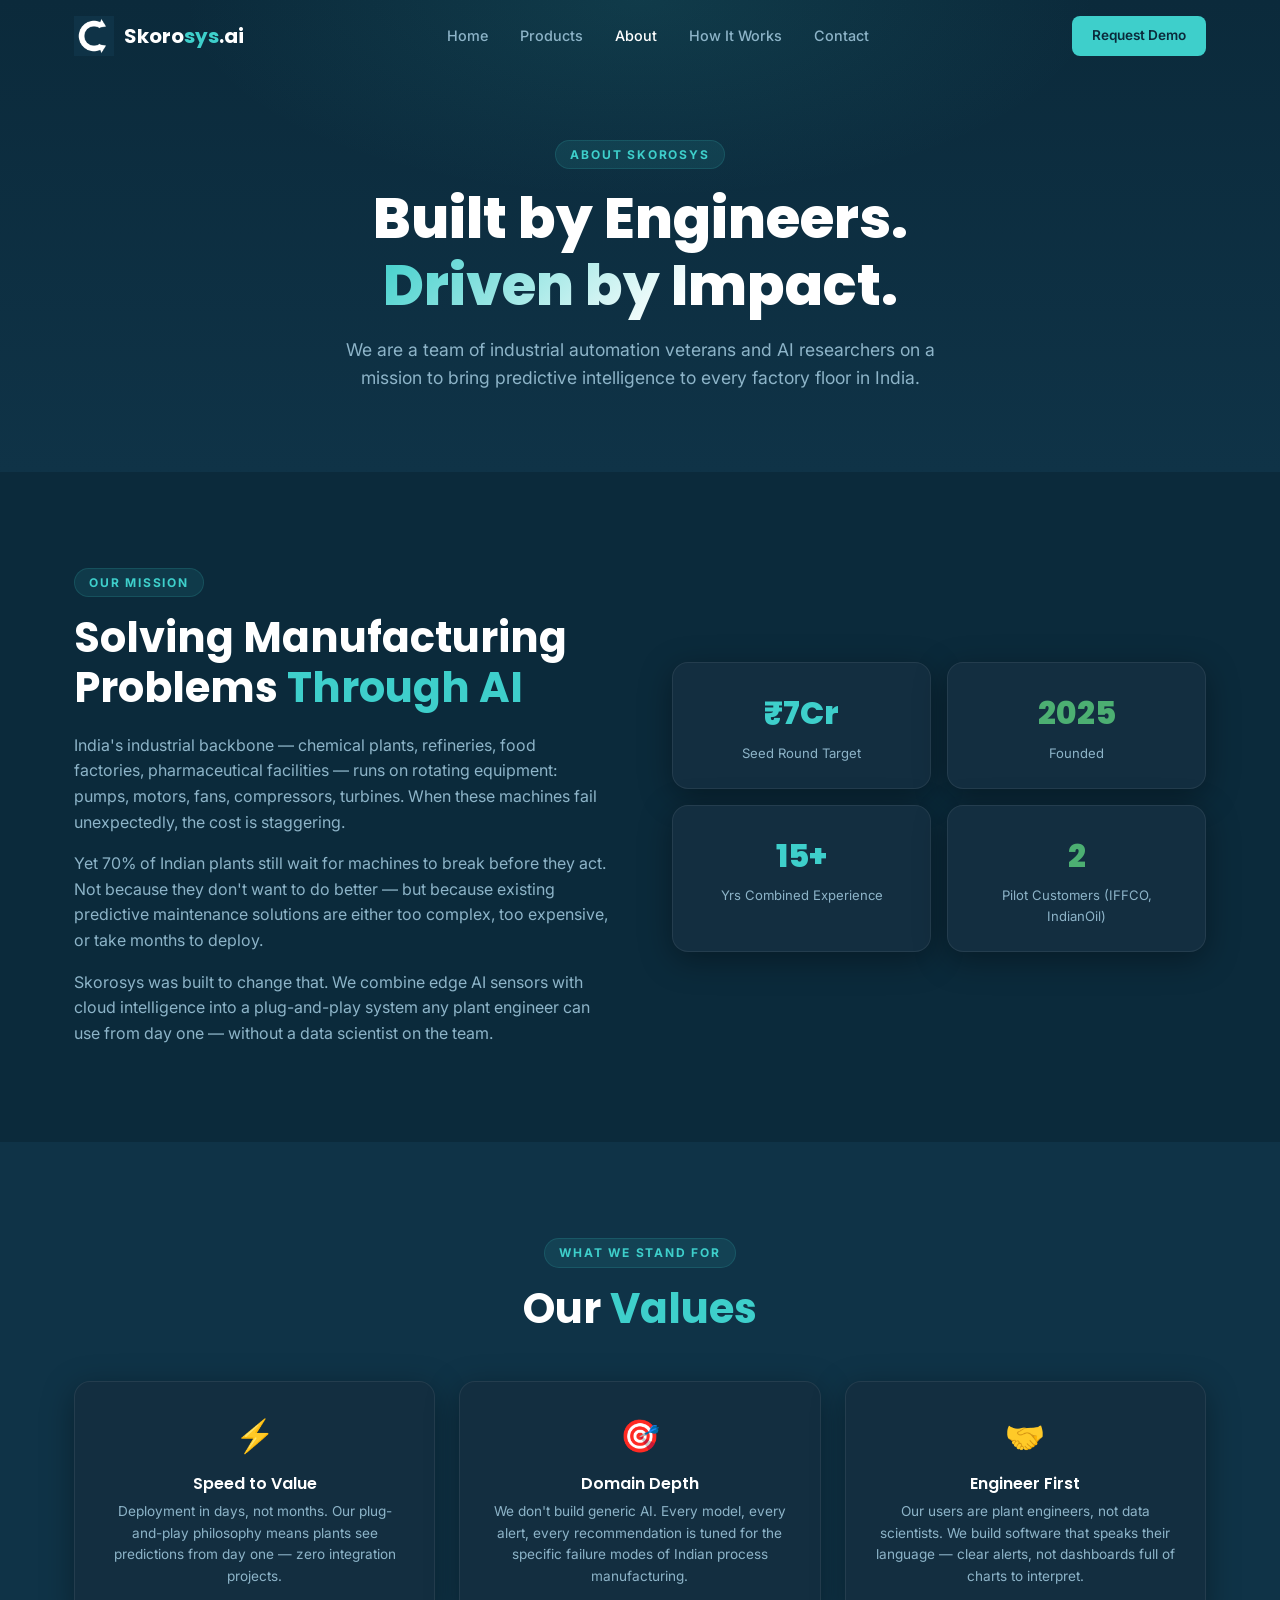
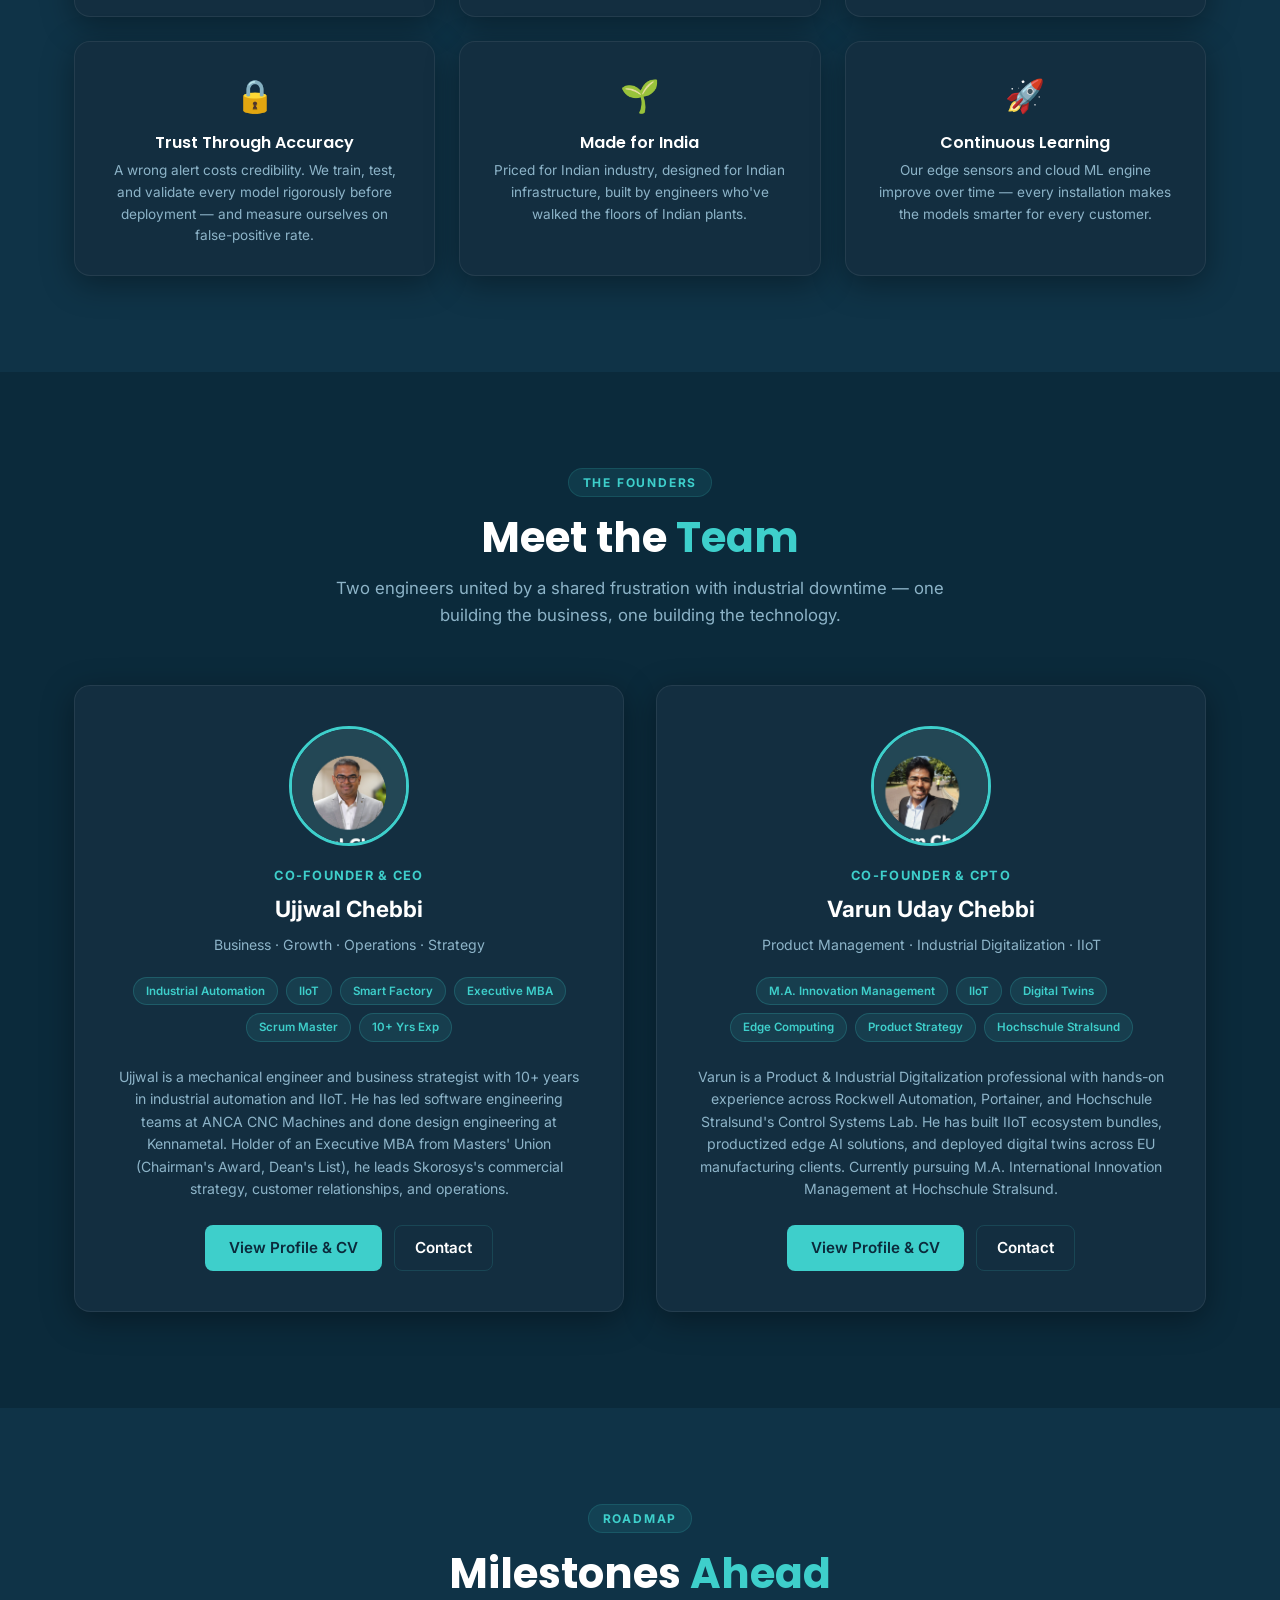
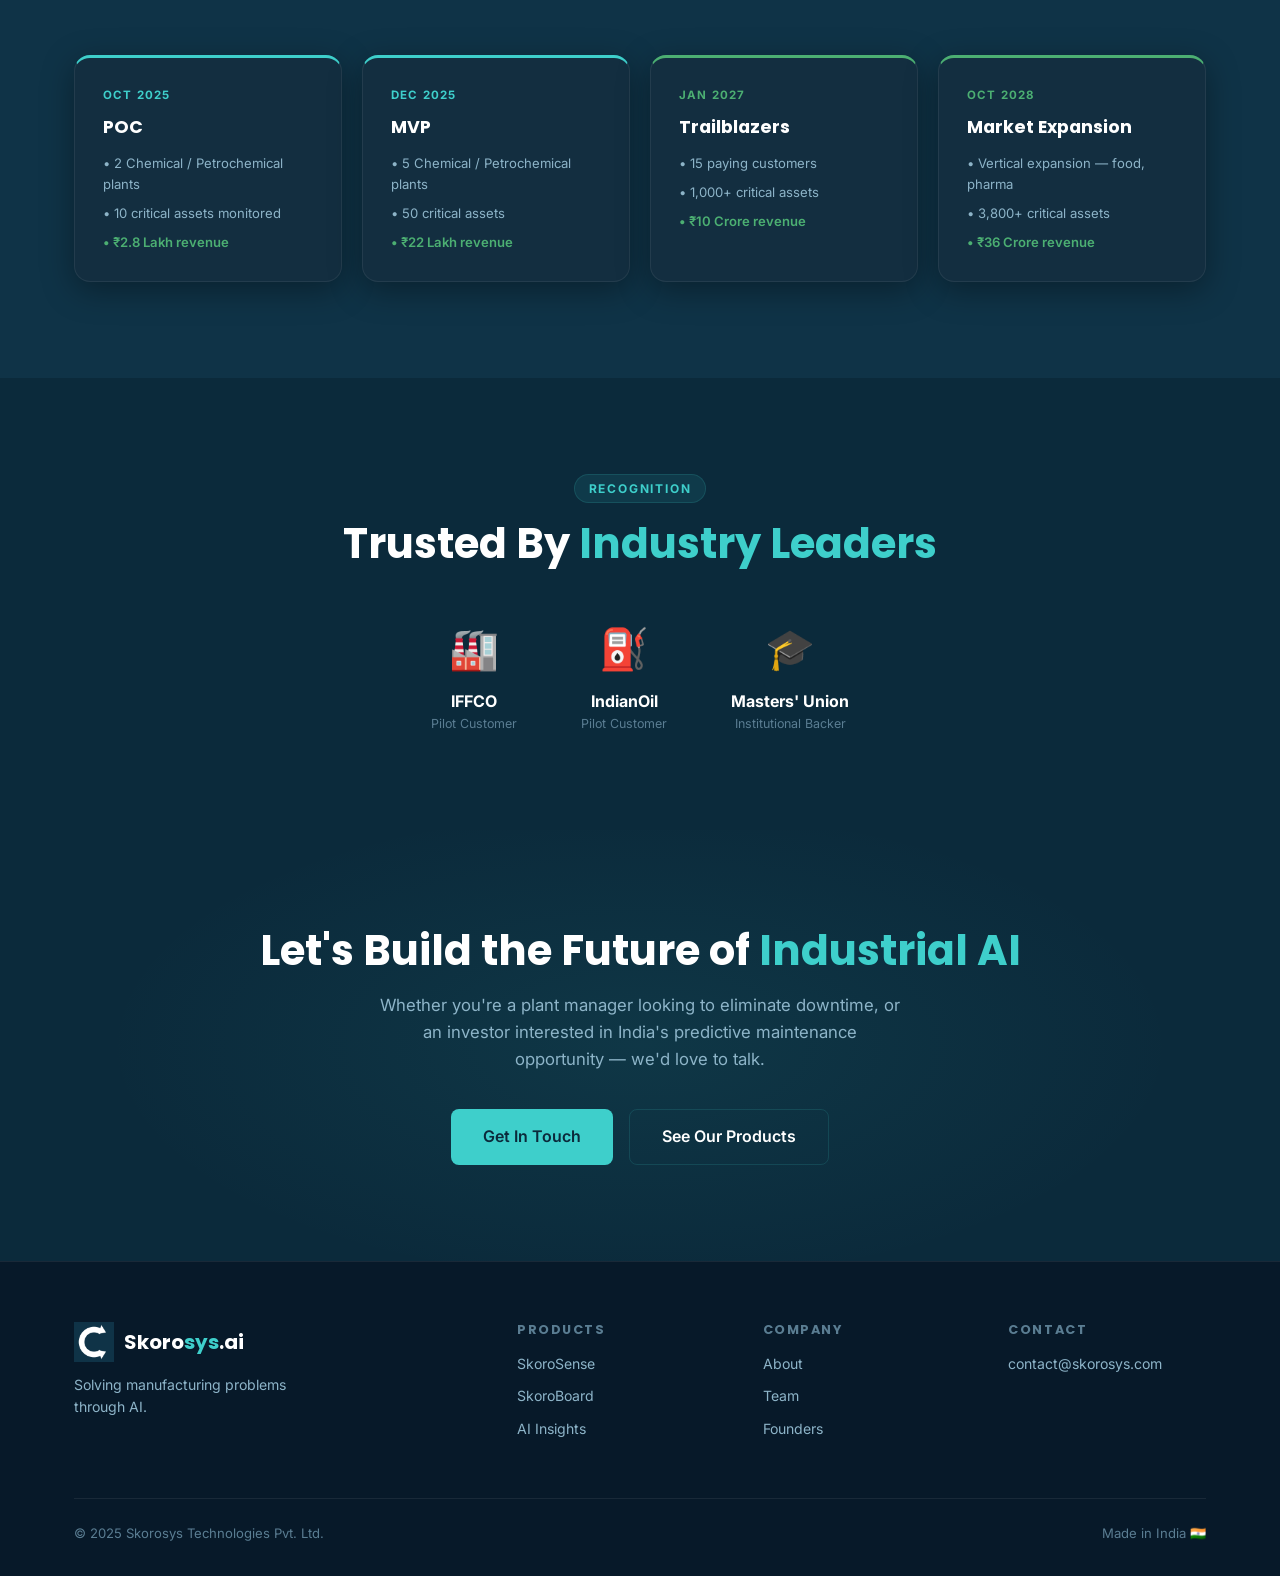
==== commit d4918a4f: "Fix logo clipping: add padding to image canvas, remove border-radius crop Co-Authored-By: Claude Son" ====
--- a/about.html
+++ b/about.html
@@ -15,7 +15,7 @@
   <nav class="nav">
     <div class="container nav-inner">
       <a href="index.html" class="nav-logo">
-        <img src="images/logo-icon.png" alt="Skorosys logo" style="width:38px;height:38px;border-radius:6px;object-fit:cover;">
+        <img src="images/logo-icon.png" alt="Skorosys logo" style="width:40px;height:40px;object-fit:contain;">
         <span class="nav-logo-text">Skoro<span>sys</span>.ai</span>
       </a>
       <ul class="nav-links">
@@ -265,7 +265,7 @@
       <div class="footer-grid">
         <div class="footer-brand">
           <a href="index.html" class="nav-logo" style="margin-bottom:12px;">
-            <img src="images/logo-icon.png" alt="Skorosys logo" style="width:38px;height:38px;border-radius:6px;object-fit:cover;">
+            <img src="images/logo-icon.png" alt="Skorosys logo" style="width:40px;height:40px;object-fit:contain;">
             <span class="nav-logo-text">Skoro<span>sys</span>.ai</span>
           </a>
           <p>Solving manufacturing problems through AI.</p>
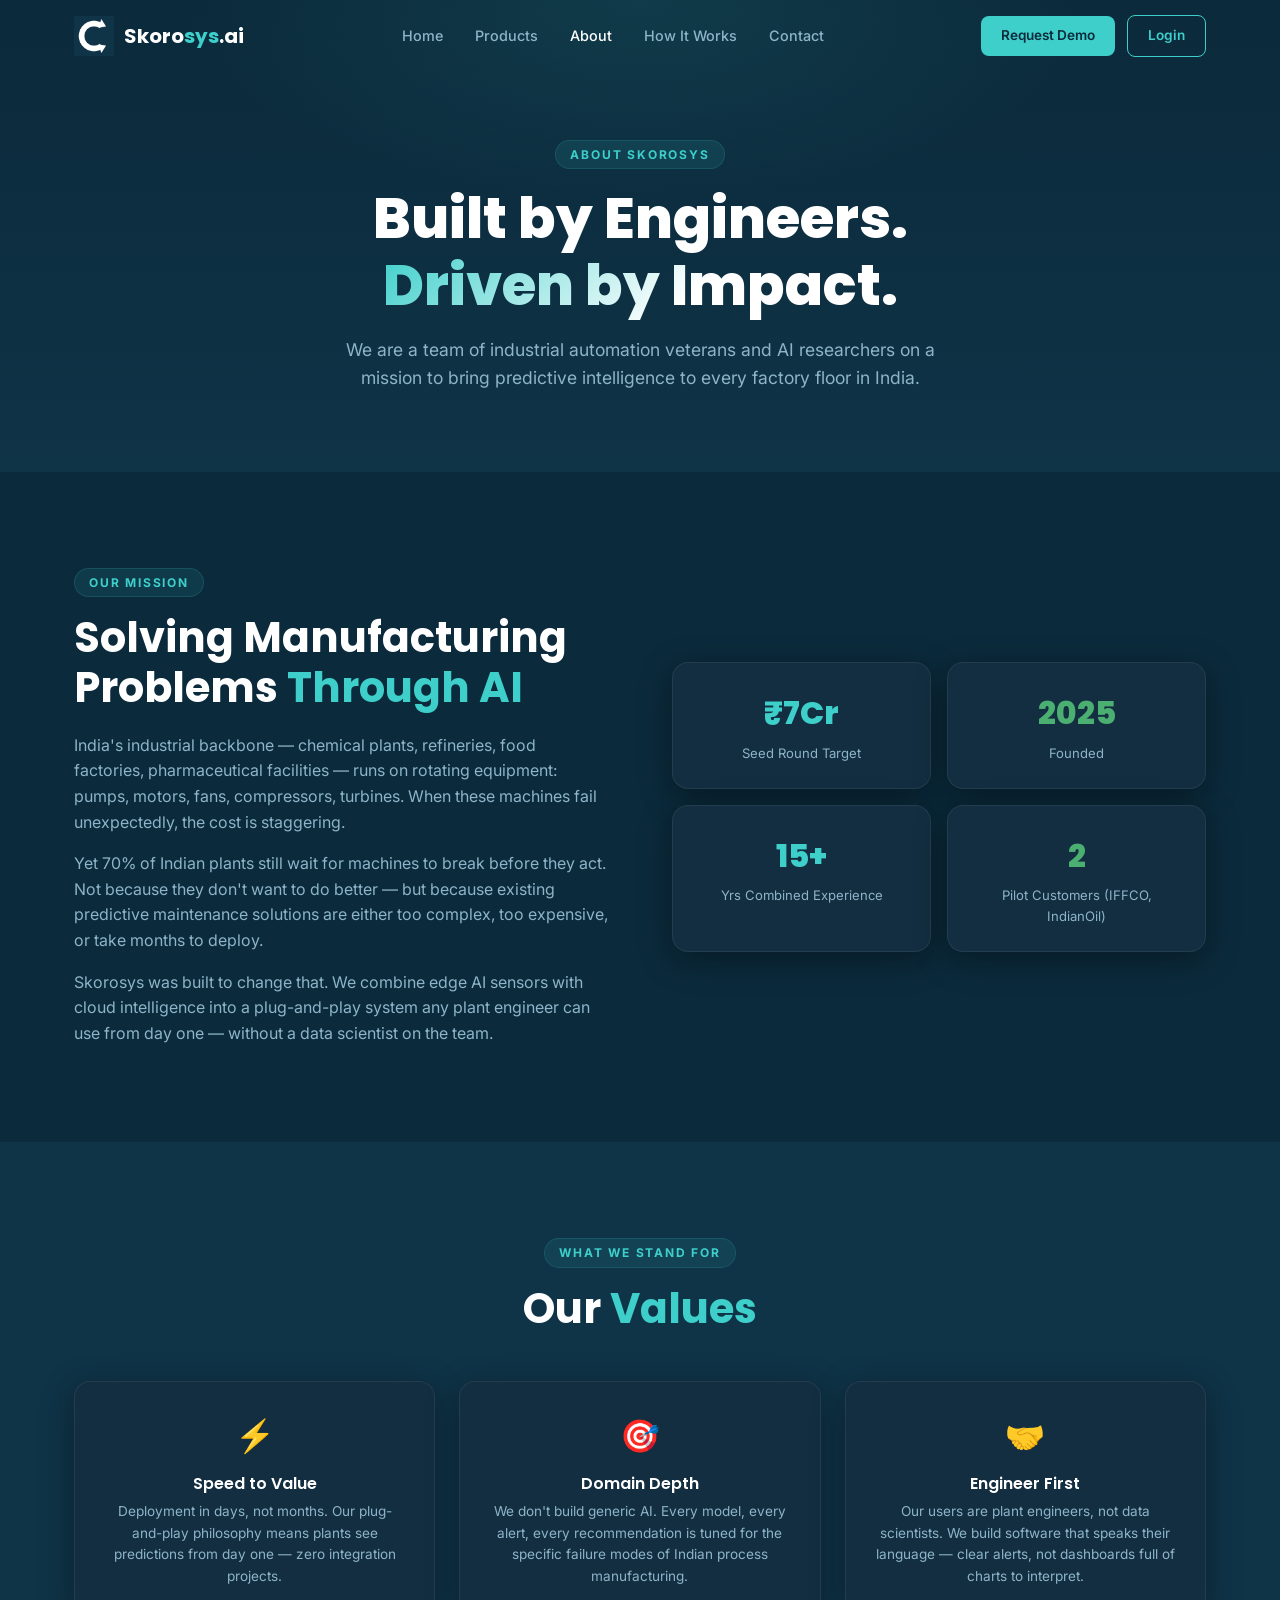
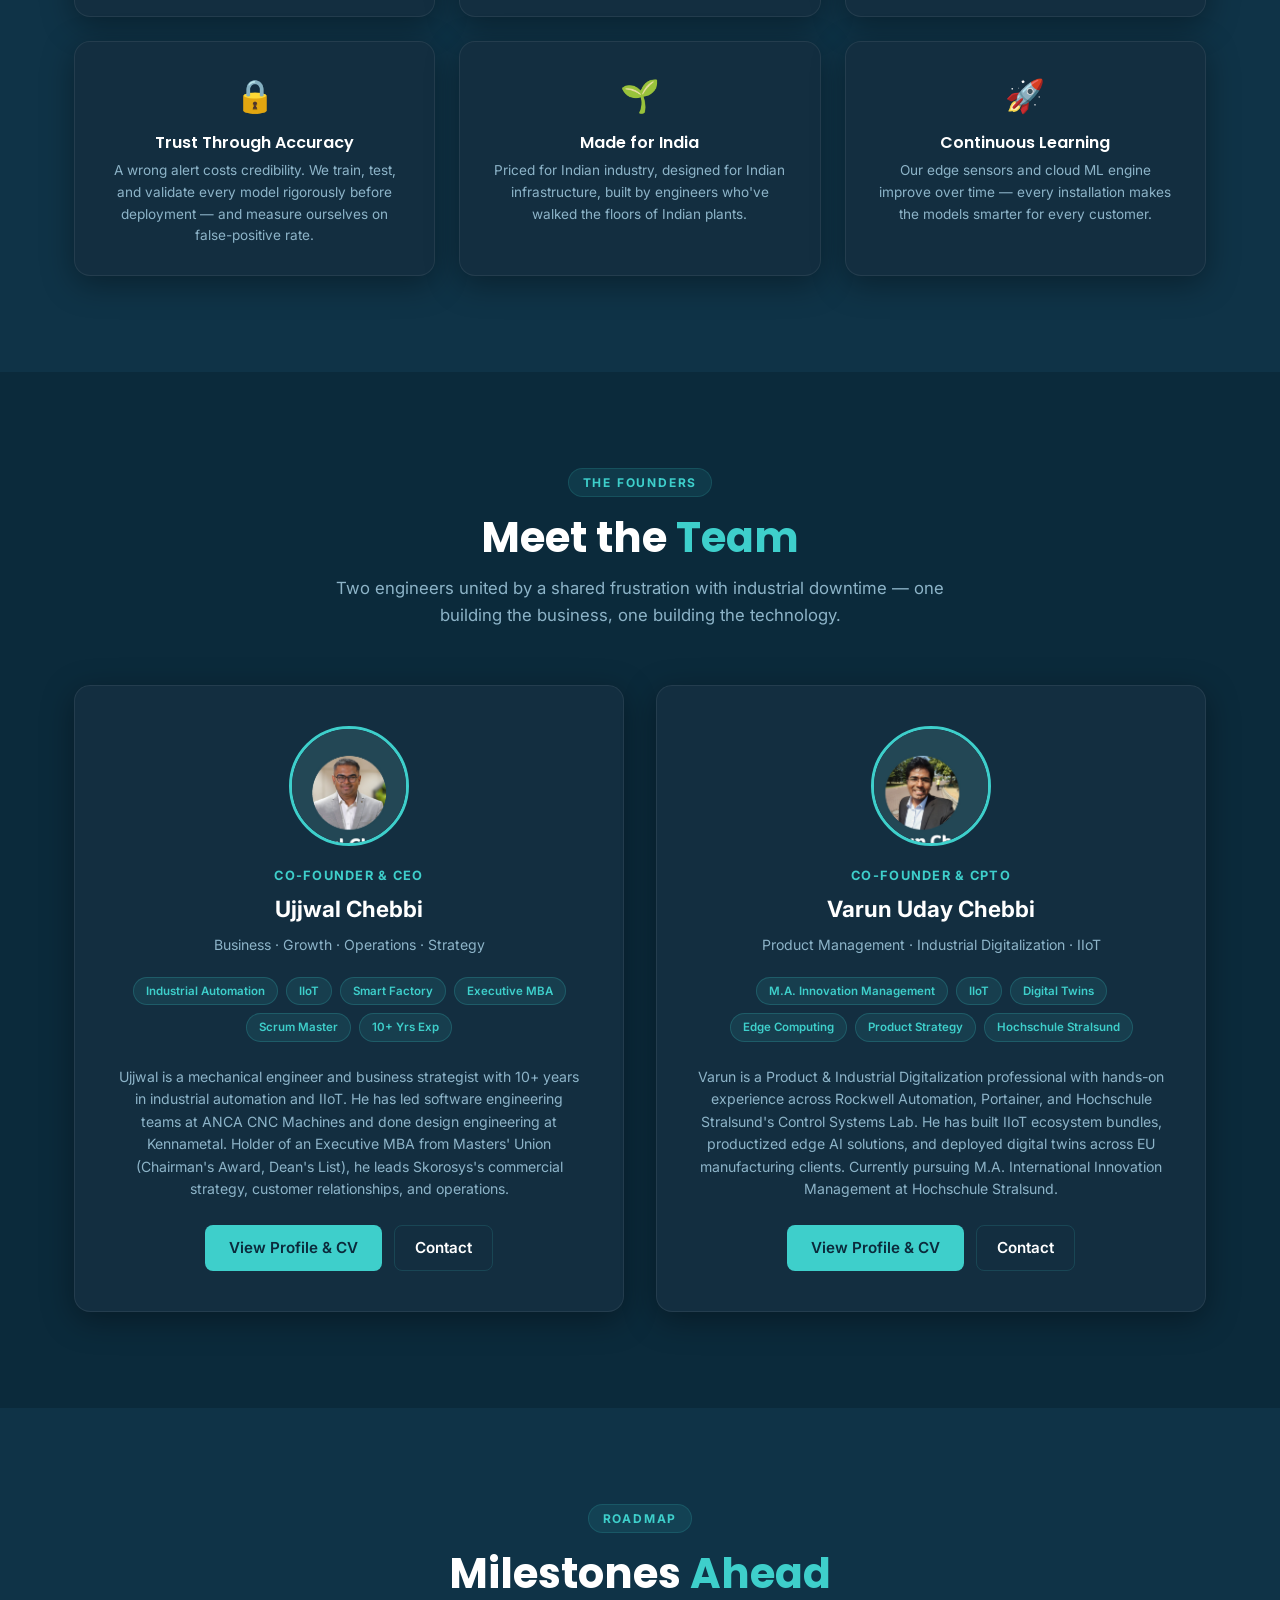
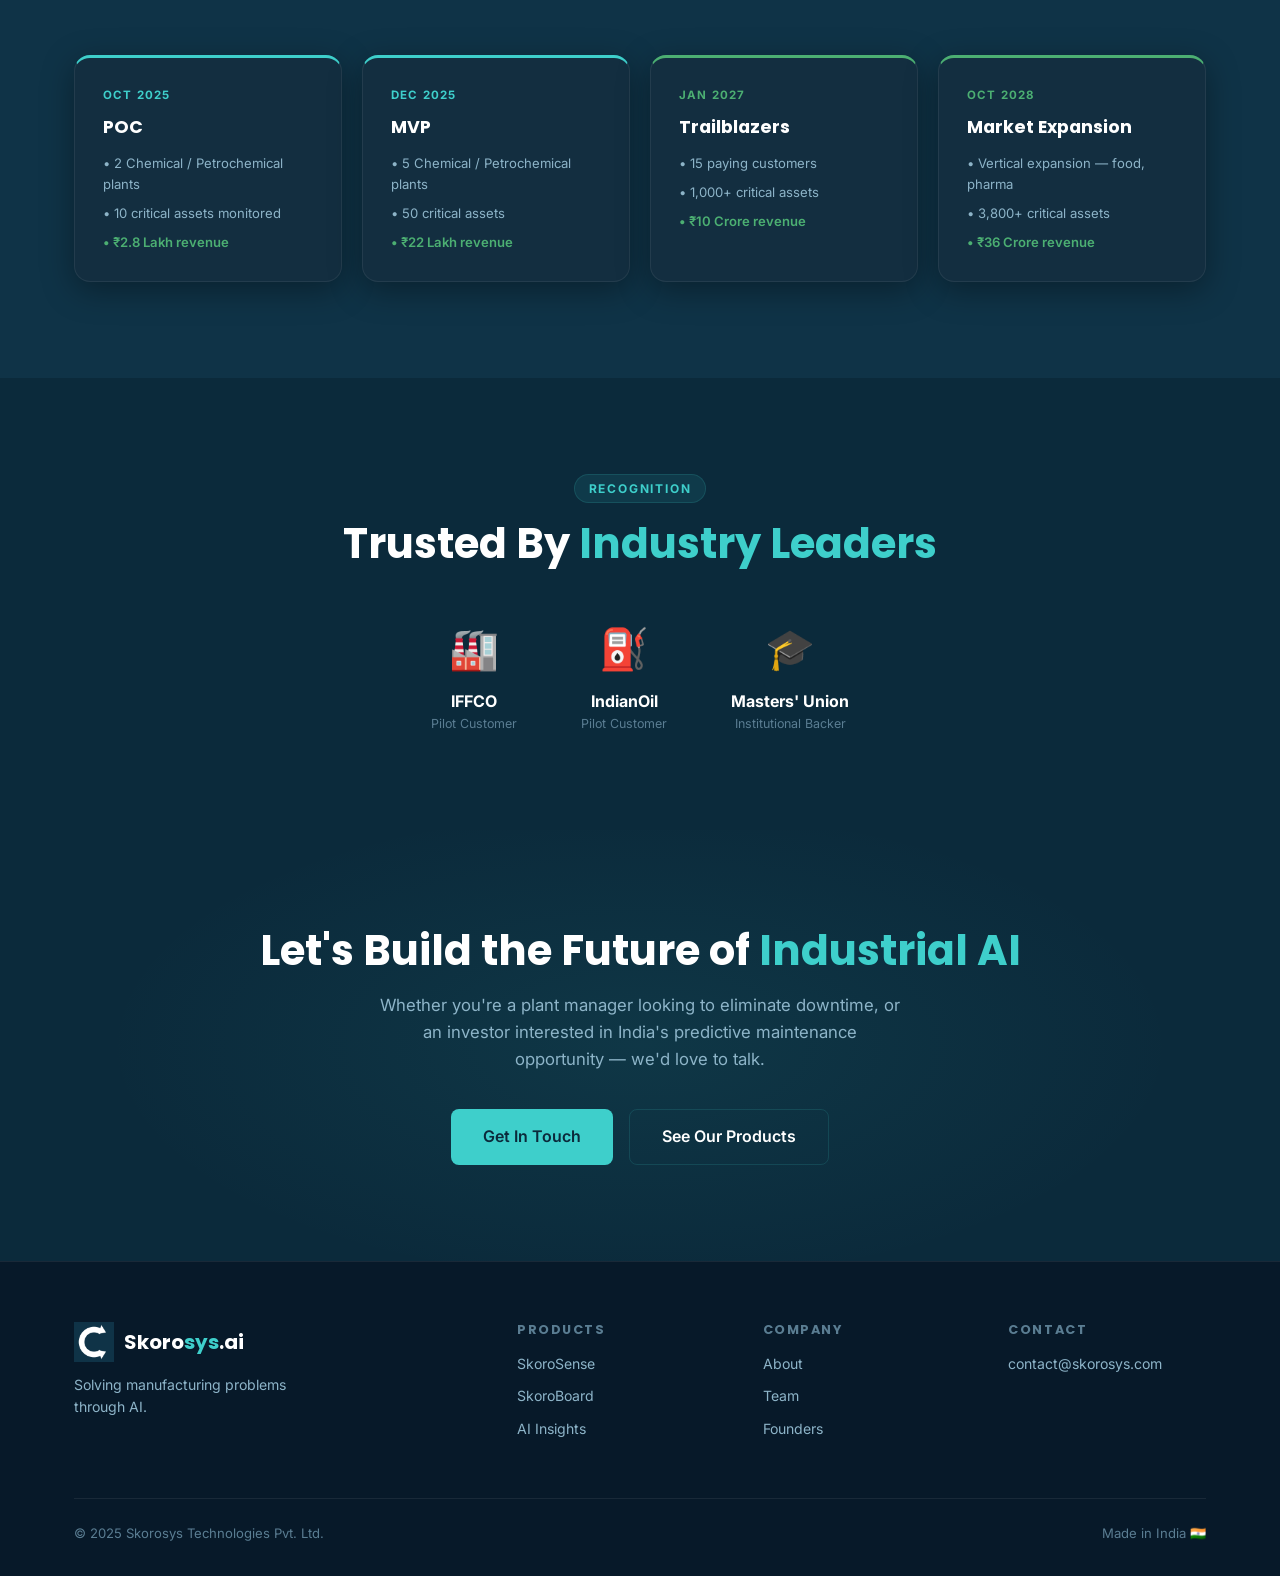
==== commit 7bbc721d: "Add Login button to nav linking to Skoroboard app on all pages Co-Authored-By: Claude Sonnet 4.6 <no" ====
--- a/about.html
+++ b/about.html
@@ -27,6 +27,7 @@
       </ul>
       <div class="nav-cta">
         <a href="index.html#contact" class="btn btn-primary" style="padding:9px 20px;font-size:0.85rem;">Request Demo</a>
+        <a href="https://localhost" target="_blank" rel="noopener" class="btn btn-login" style="padding:9px 20px;font-size:0.85rem;">Login</a>
       </div>
       <div class="hamburger"><span></span><span></span><span></span></div>
     </div>
--- a/css/styles.css
+++ b/css/styles.css
@@ -107,6 +107,17 @@
   border-color: var(--accent-cyan);
   color: var(--accent-cyan);
   transform: translateY(-2px);
+}
+.btn-login {
+  background: transparent;
+  color: var(--accent-cyan);
+  border: 1.5px solid var(--accent-cyan);
+}
+.btn-login:hover {
+  background: var(--accent-cyan);
+  color: var(--bg-primary);
+  transform: translateY(-2px);
+  box-shadow: 0 8px 24px rgba(62,207,203,0.35);
 }
 .btn-green {
   background: var(--accent-green);
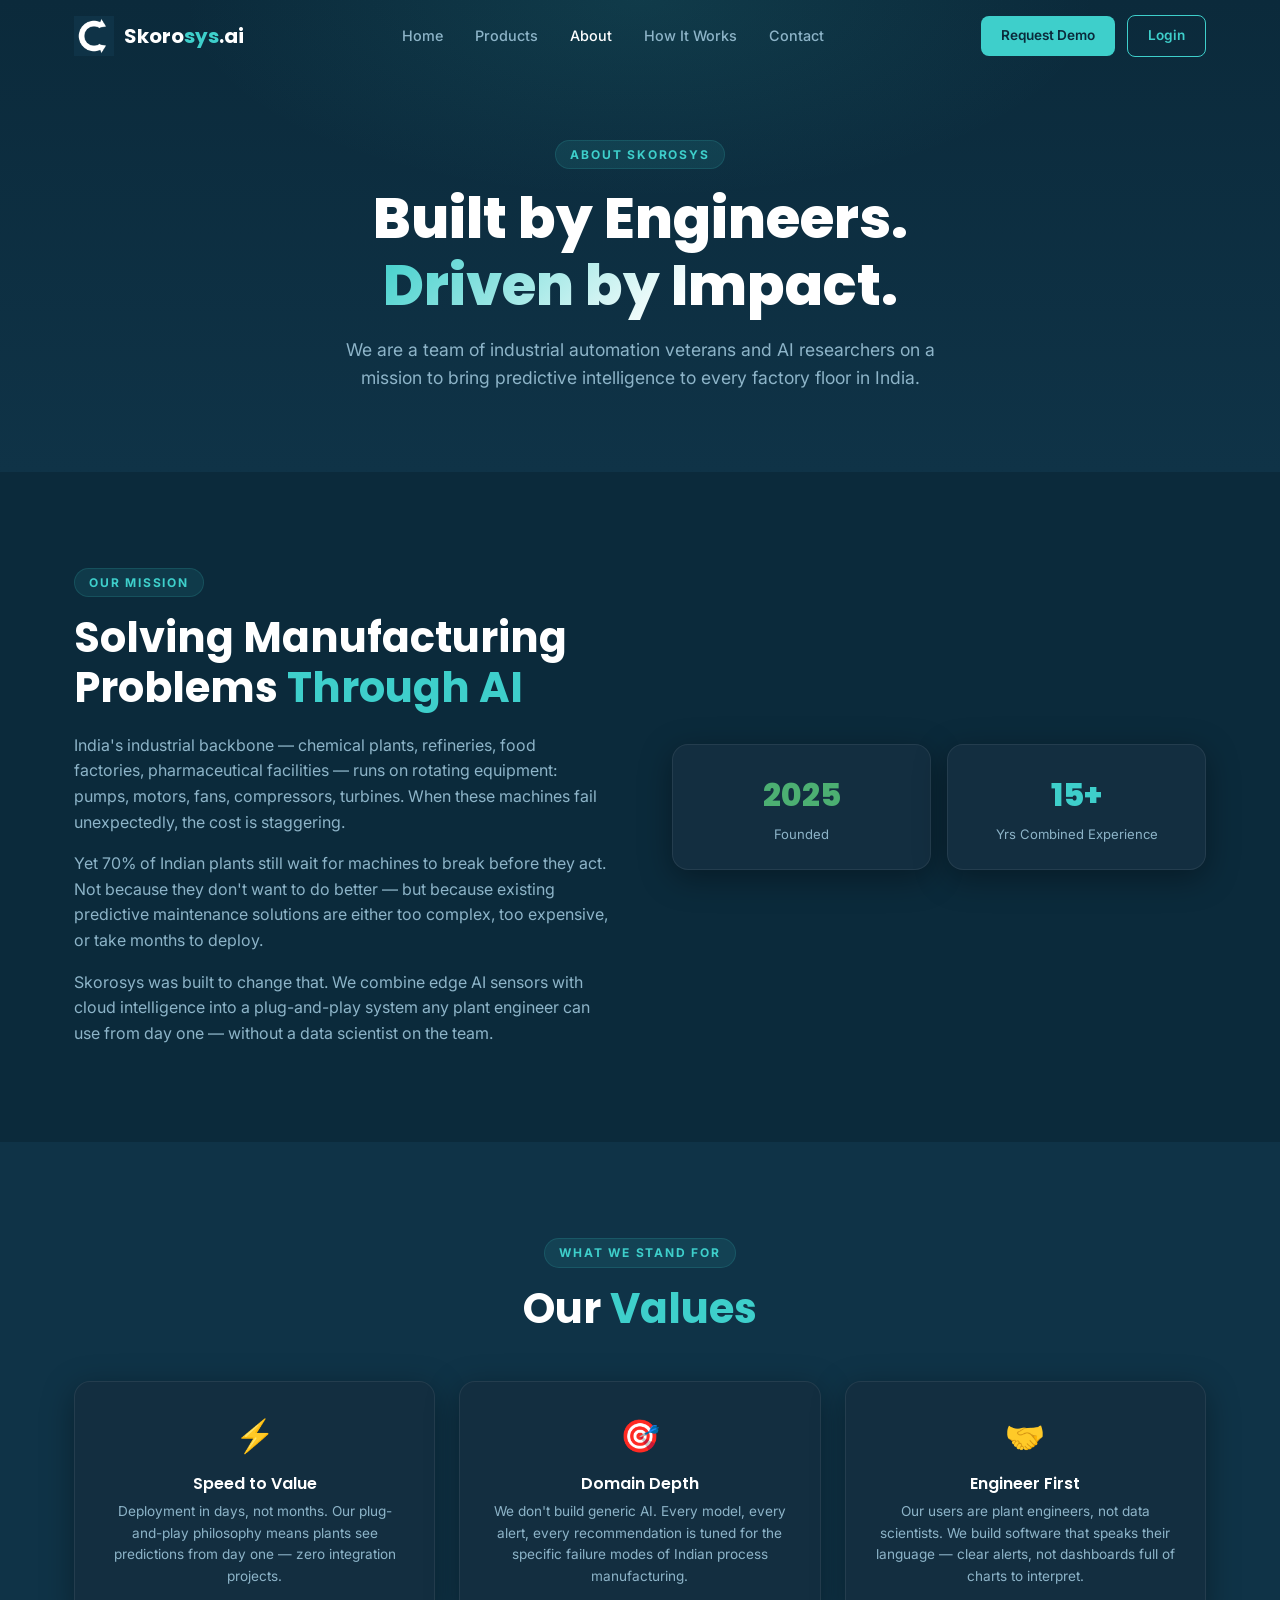
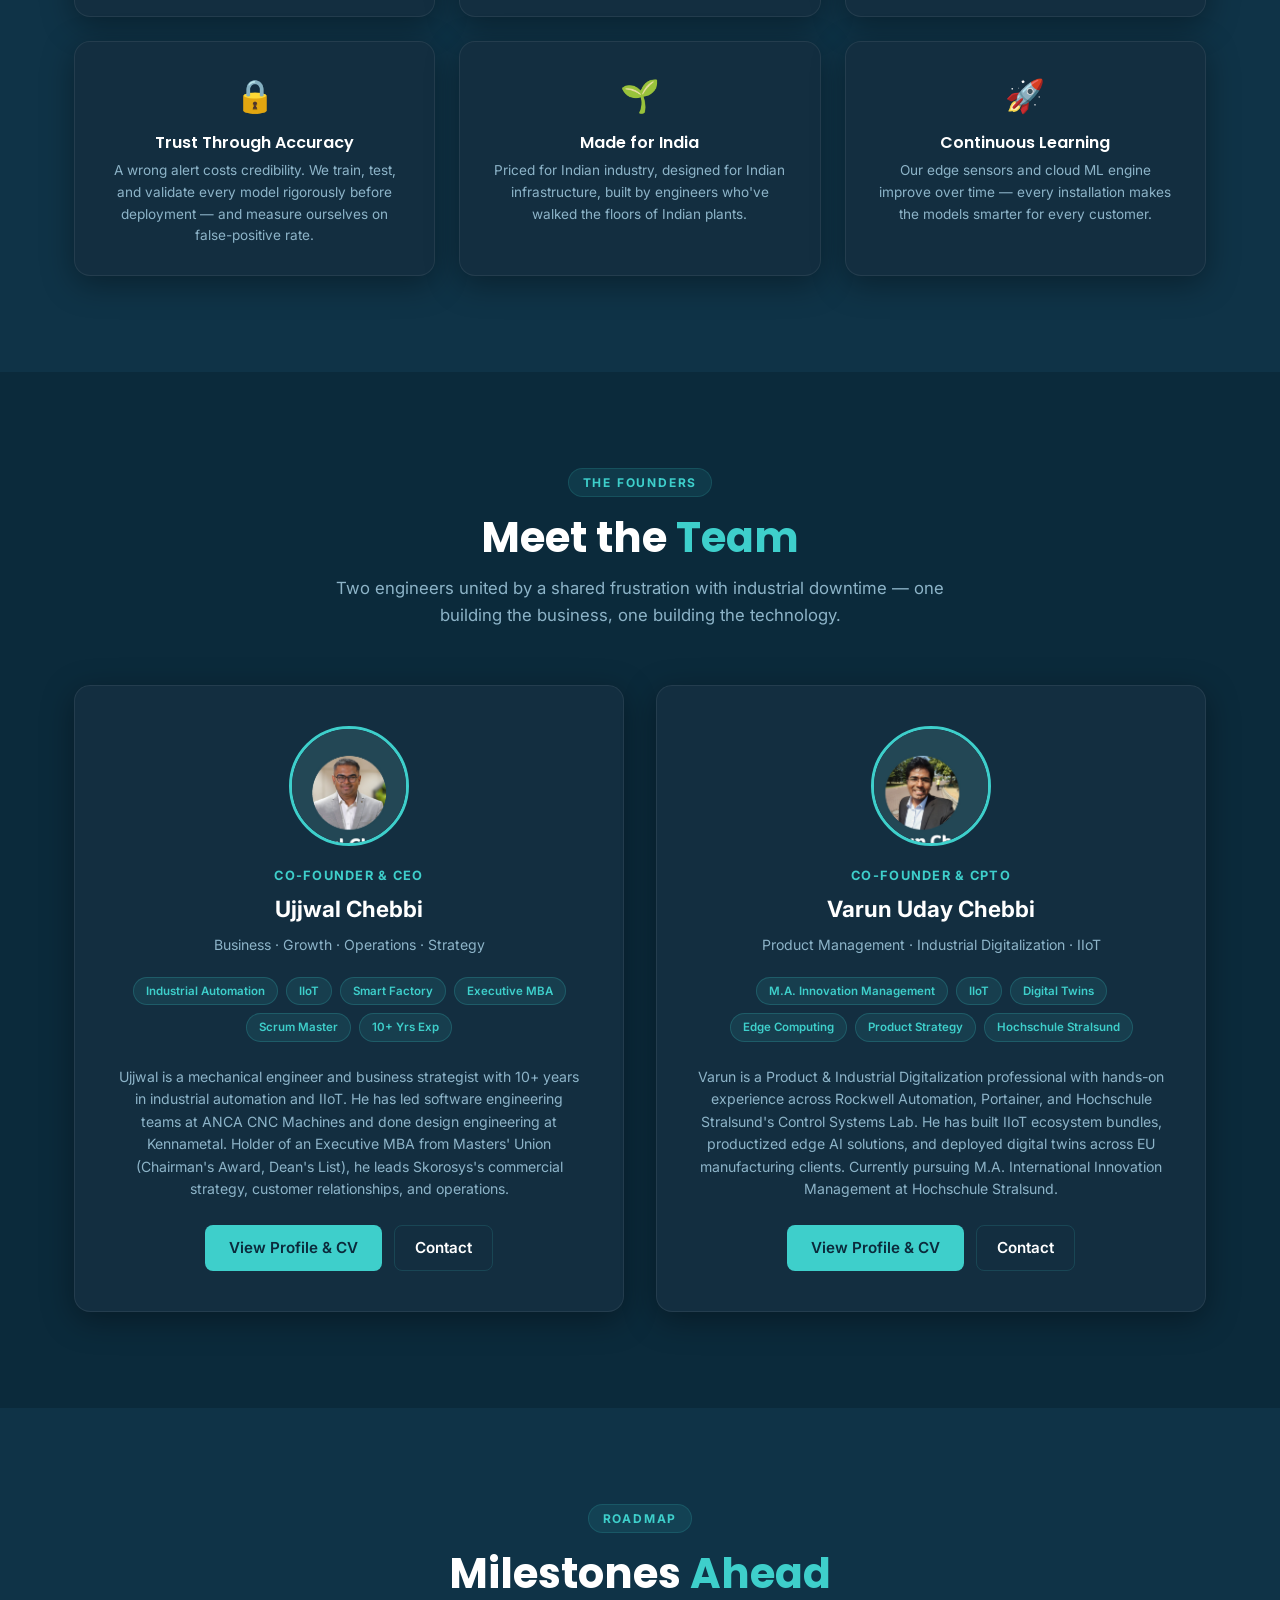
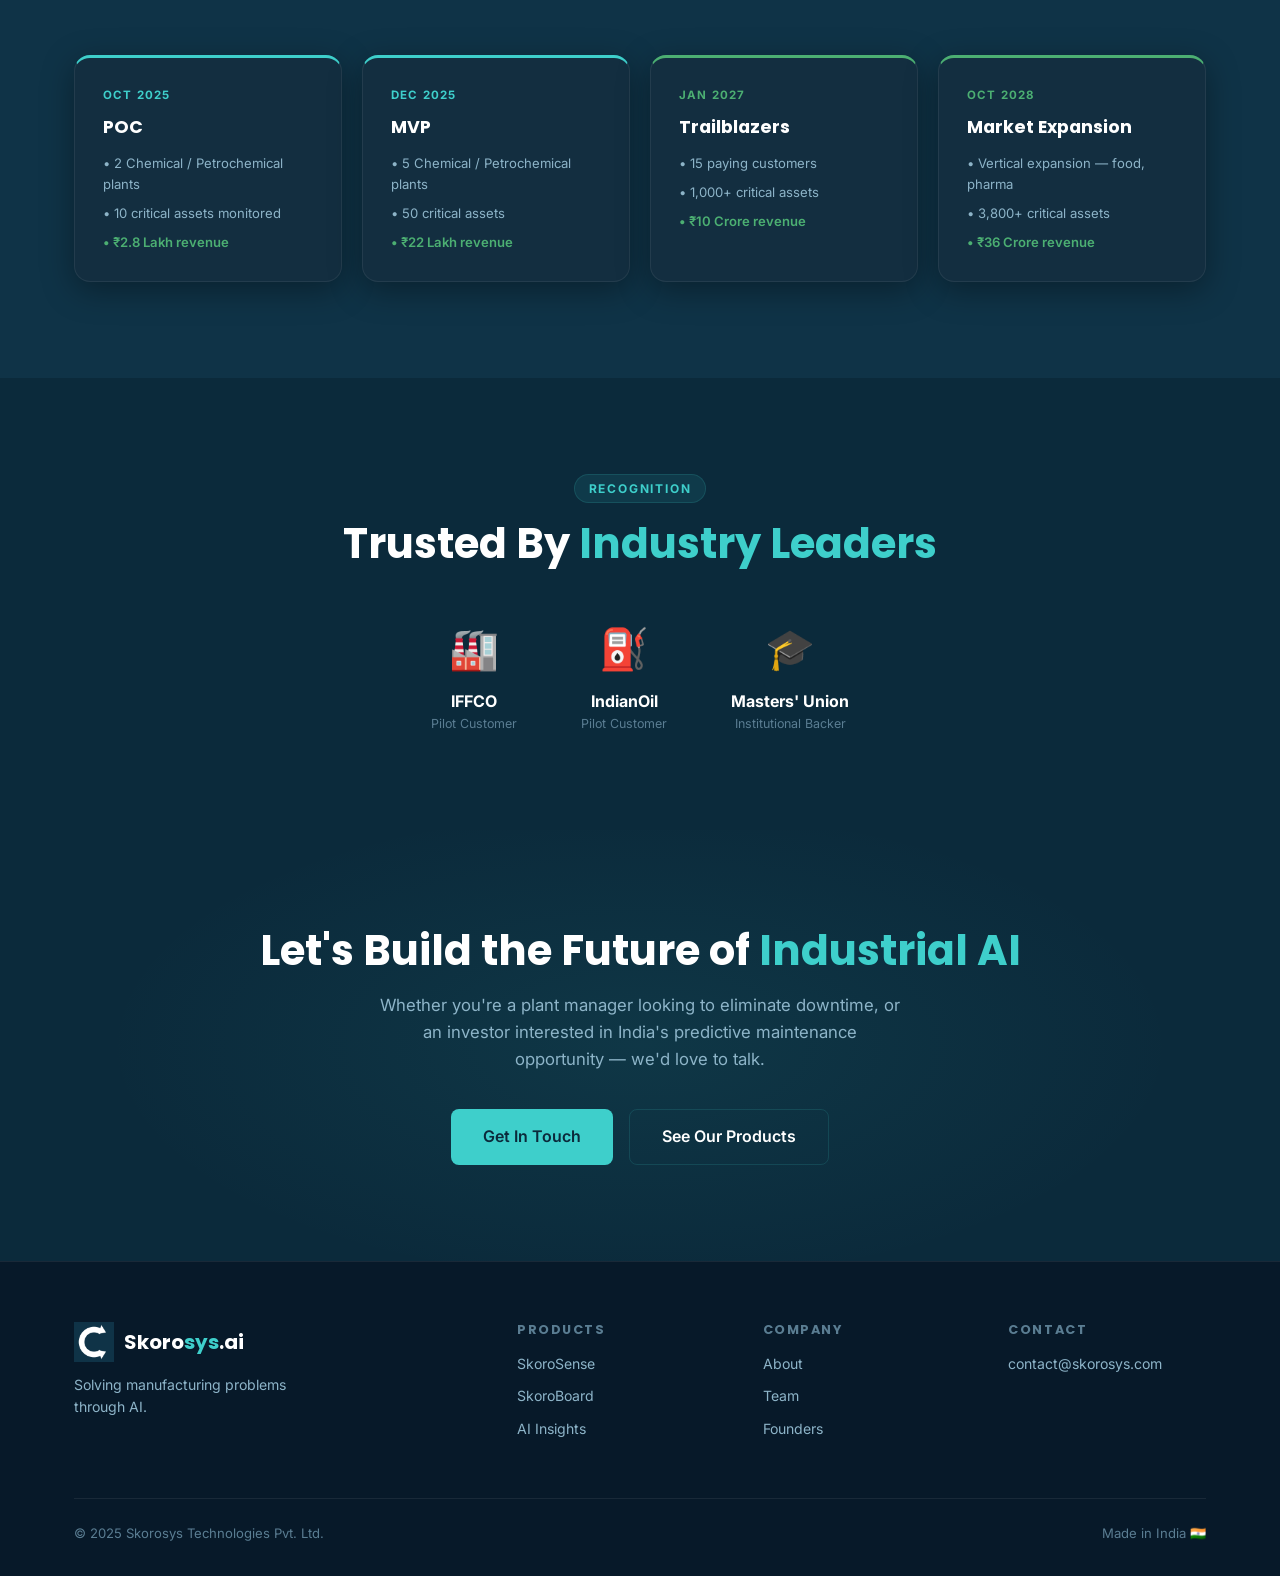
==== commit 9a729278: "Remove seed round target and pilot customers stats from about page Co-Authored-By: Claude Sonnet 4.6" ====
--- a/about.html
+++ b/about.html
@@ -27,7 +27,7 @@
       </ul>
       <div class="nav-cta">
         <a href="index.html#contact" class="btn btn-primary" style="padding:9px 20px;font-size:0.85rem;">Request Demo</a>
-        <a href="https://localhost" target="_blank" rel="noopener" class="btn btn-login" style="padding:9px 20px;font-size:0.85rem;">Login</a>
+        <a href="https://skorosys.com/login" target="_blank" rel="noopener" class="btn btn-login" style="padding:9px 20px;font-size:0.85rem;">Login</a>
       </div>
       <div class="hamburger"><span></span><span></span><span></span></div>
     </div>
@@ -56,20 +56,12 @@
         <div class="reveal reveal-delay-1">
           <div style="display:grid;grid-template-columns:1fr 1fr;gap:16px;">
             <div class="card" style="padding:24px;text-align:center;">
-              <div style="font-family:'Poppins',sans-serif;font-size:2rem;font-weight:800;color:var(--accent-cyan);">₹7Cr</div>
-              <div style="font-size:0.82rem;color:var(--text-secondary);margin-top:4px;">Seed Round Target</div>
-            </div>
-            <div class="card" style="padding:24px;text-align:center;">
               <div style="font-family:'Poppins',sans-serif;font-size:2rem;font-weight:800;color:var(--accent-green);">2025</div>
               <div style="font-size:0.82rem;color:var(--text-secondary);margin-top:4px;">Founded</div>
             </div>
             <div class="card" style="padding:24px;text-align:center;">
               <div style="font-family:'Poppins',sans-serif;font-size:2rem;font-weight:800;color:var(--accent-cyan);">15+</div>
               <div style="font-size:0.82rem;color:var(--text-secondary);margin-top:4px;">Yrs Combined Experience</div>
-            </div>
-            <div class="card" style="padding:24px;text-align:center;">
-              <div style="font-family:'Poppins',sans-serif;font-size:2rem;font-weight:800;color:var(--accent-green);">2</div>
-              <div style="font-size:0.82rem;color:var(--text-secondary);margin-top:4px;">Pilot Customers (IFFCO, IndianOil)</div>
             </div>
           </div>
         </div>
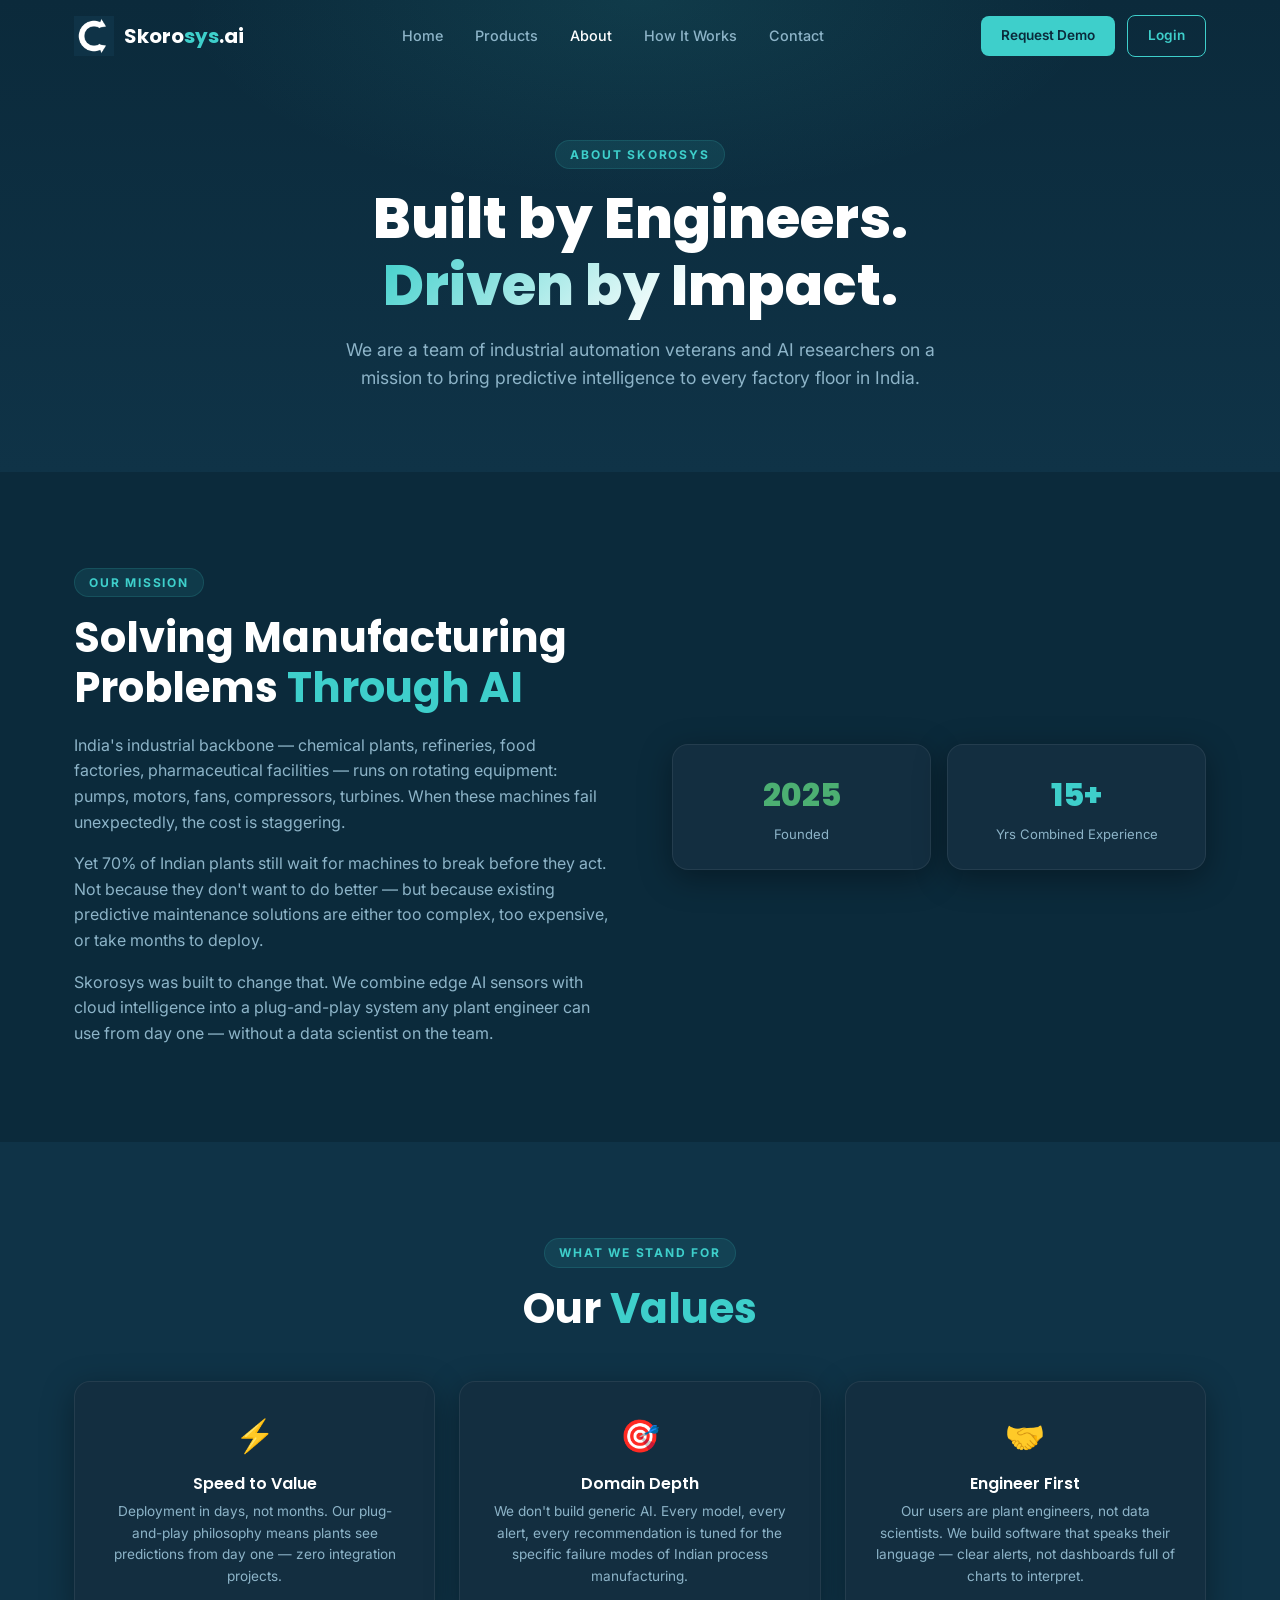
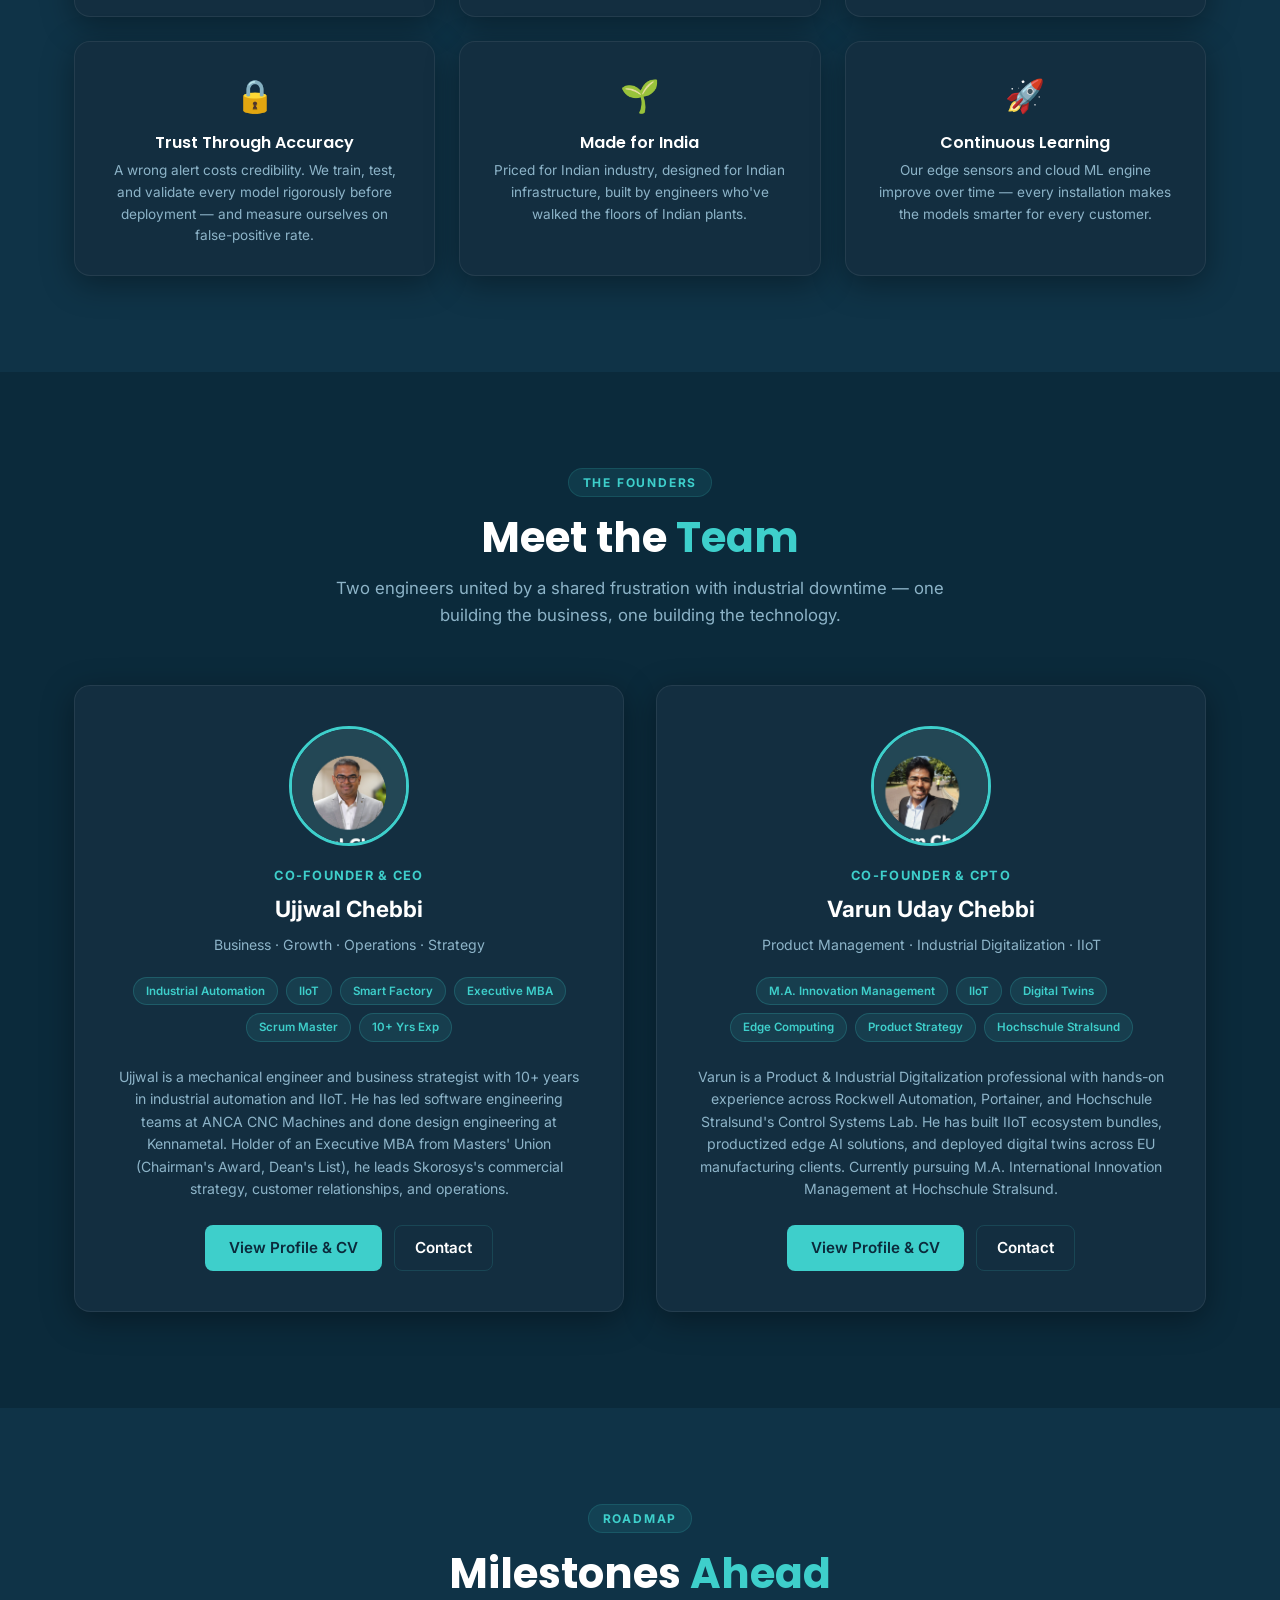
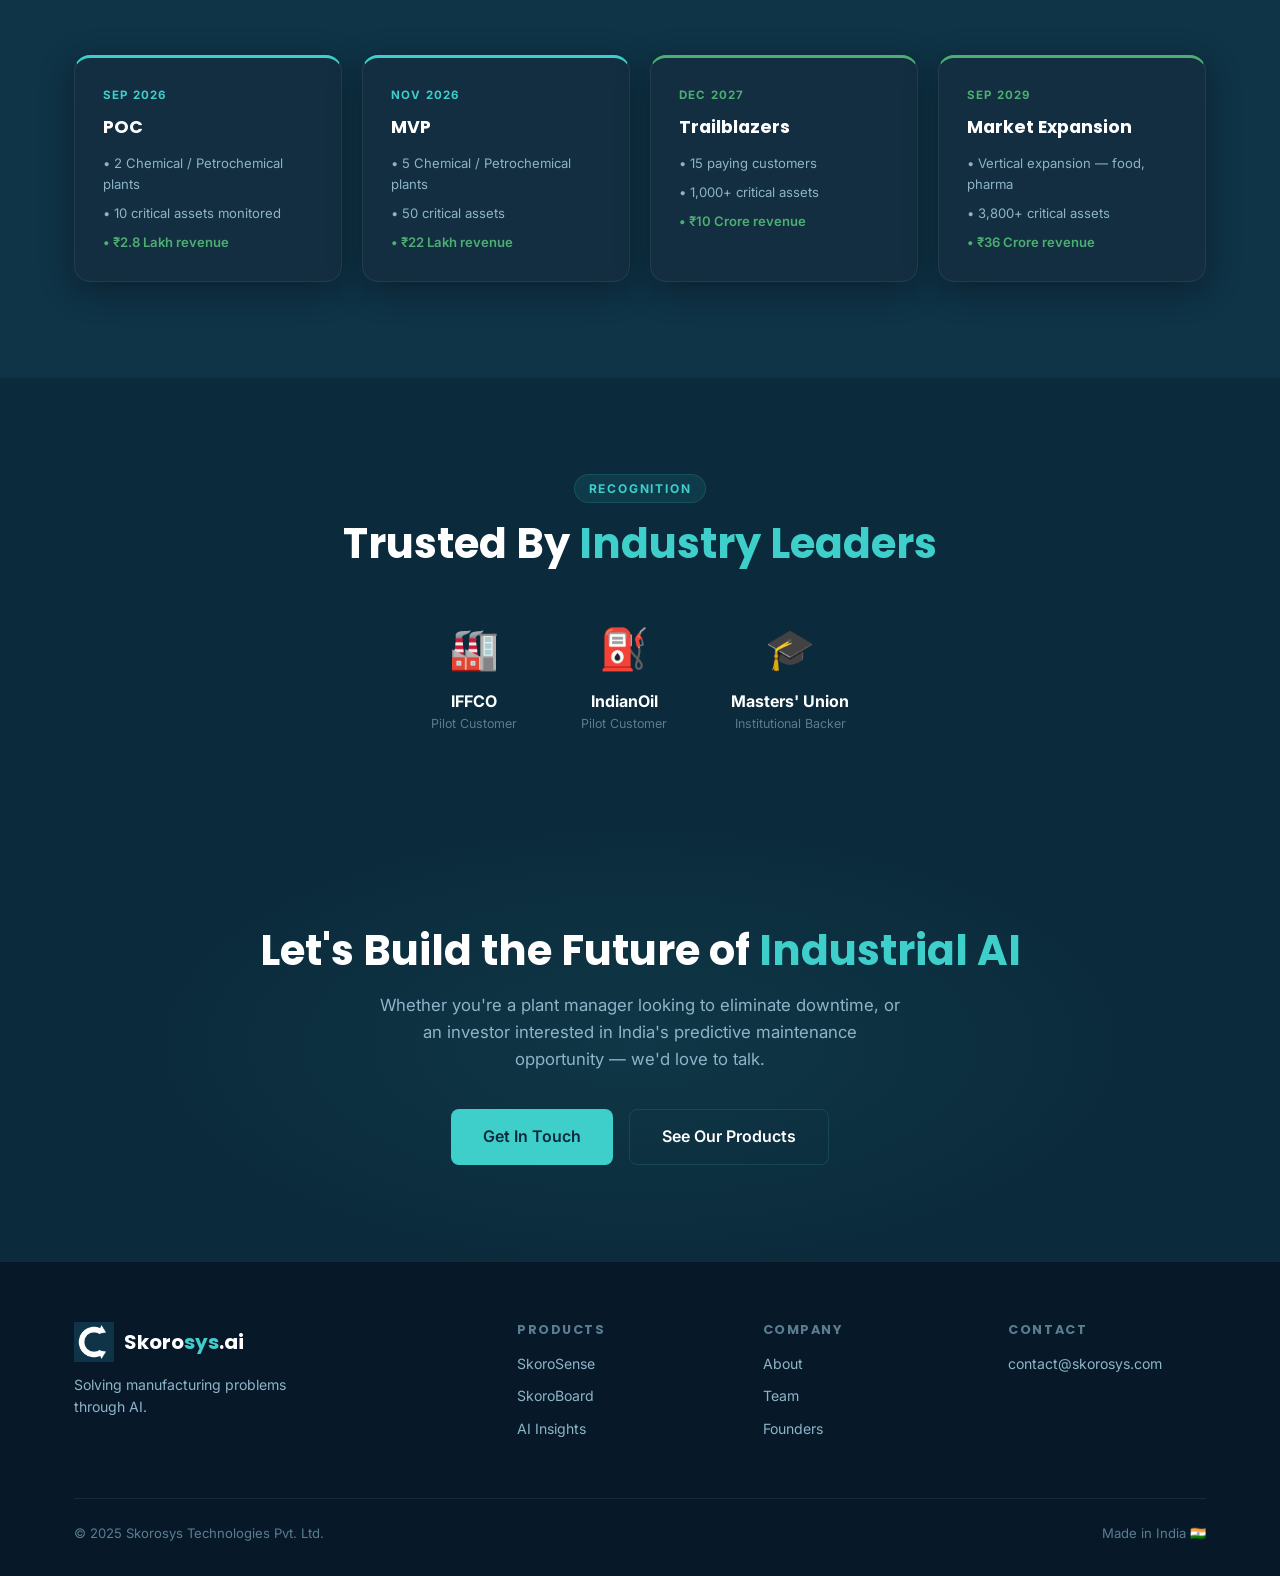
==== commit f81ac969: "Shift roadmap milestones to start from Sep 2026 POC: Oct 2025 → Sep 2026 MVP: Dec 2025 → Nov 2026 Tr" ====
--- a/about.html
+++ b/about.html
@@ -176,7 +176,7 @@
 
       <div style="display:grid;grid-template-columns:repeat(4,1fr);gap:20px;margin-top:56px;">
         <div class="card reveal" style="padding:28px;text-align:left;border-top:3px solid var(--accent-cyan);">
-          <div style="font-size:0.72rem;font-weight:700;color:var(--accent-cyan);letter-spacing:0.1em;text-transform:uppercase;margin-bottom:8px;">Oct 2025</div>
+          <div style="font-size:0.72rem;font-weight:700;color:var(--accent-cyan);letter-spacing:0.1em;text-transform:uppercase;margin-bottom:8px;">Sep 2026</div>
           <div style="font-family:'Poppins',sans-serif;font-size:1.1rem;font-weight:700;margin-bottom:12px;">POC</div>
           <ul style="display:flex;flex-direction:column;gap:8px;">
             <li style="font-size:0.82rem;color:var(--text-secondary);">• 2 Chemical / Petrochemical plants</li>
@@ -185,7 +185,7 @@
           </ul>
         </div>
         <div class="card reveal reveal-delay-1" style="padding:28px;text-align:left;border-top:3px solid var(--accent-cyan);">
-          <div style="font-size:0.72rem;font-weight:700;color:var(--accent-cyan);letter-spacing:0.1em;text-transform:uppercase;margin-bottom:8px;">Dec 2025</div>
+          <div style="font-size:0.72rem;font-weight:700;color:var(--accent-cyan);letter-spacing:0.1em;text-transform:uppercase;margin-bottom:8px;">Nov 2026</div>
           <div style="font-family:'Poppins',sans-serif;font-size:1.1rem;font-weight:700;margin-bottom:12px;">MVP</div>
           <ul style="display:flex;flex-direction:column;gap:8px;">
             <li style="font-size:0.82rem;color:var(--text-secondary);">• 5 Chemical / Petrochemical plants</li>
@@ -194,7 +194,7 @@
           </ul>
         </div>
         <div class="card reveal reveal-delay-2" style="padding:28px;text-align:left;border-top:3px solid var(--accent-green);">
-          <div style="font-size:0.72rem;font-weight:700;color:var(--accent-green);letter-spacing:0.1em;text-transform:uppercase;margin-bottom:8px;">Jan 2027</div>
+          <div style="font-size:0.72rem;font-weight:700;color:var(--accent-green);letter-spacing:0.1em;text-transform:uppercase;margin-bottom:8px;">Dec 2027</div>
           <div style="font-family:'Poppins',sans-serif;font-size:1.1rem;font-weight:700;margin-bottom:12px;">Trailblazers</div>
           <ul style="display:flex;flex-direction:column;gap:8px;">
             <li style="font-size:0.82rem;color:var(--text-secondary);">• 15 paying customers</li>
@@ -203,7 +203,7 @@
           </ul>
         </div>
         <div class="card reveal reveal-delay-3" style="padding:28px;text-align:left;border-top:3px solid var(--accent-green);">
-          <div style="font-size:0.72rem;font-weight:700;color:var(--accent-green);letter-spacing:0.1em;text-transform:uppercase;margin-bottom:8px;">Oct 2028</div>
+          <div style="font-size:0.72rem;font-weight:700;color:var(--accent-green);letter-spacing:0.1em;text-transform:uppercase;margin-bottom:8px;">Sep 2029</div>
           <div style="font-family:'Poppins',sans-serif;font-size:1.1rem;font-weight:700;margin-bottom:12px;">Market Expansion</div>
           <ul style="display:flex;flex-direction:column;gap:8px;">
             <li style="font-size:0.82rem;color:var(--text-secondary);">• Vertical expansion — food, pharma</li>
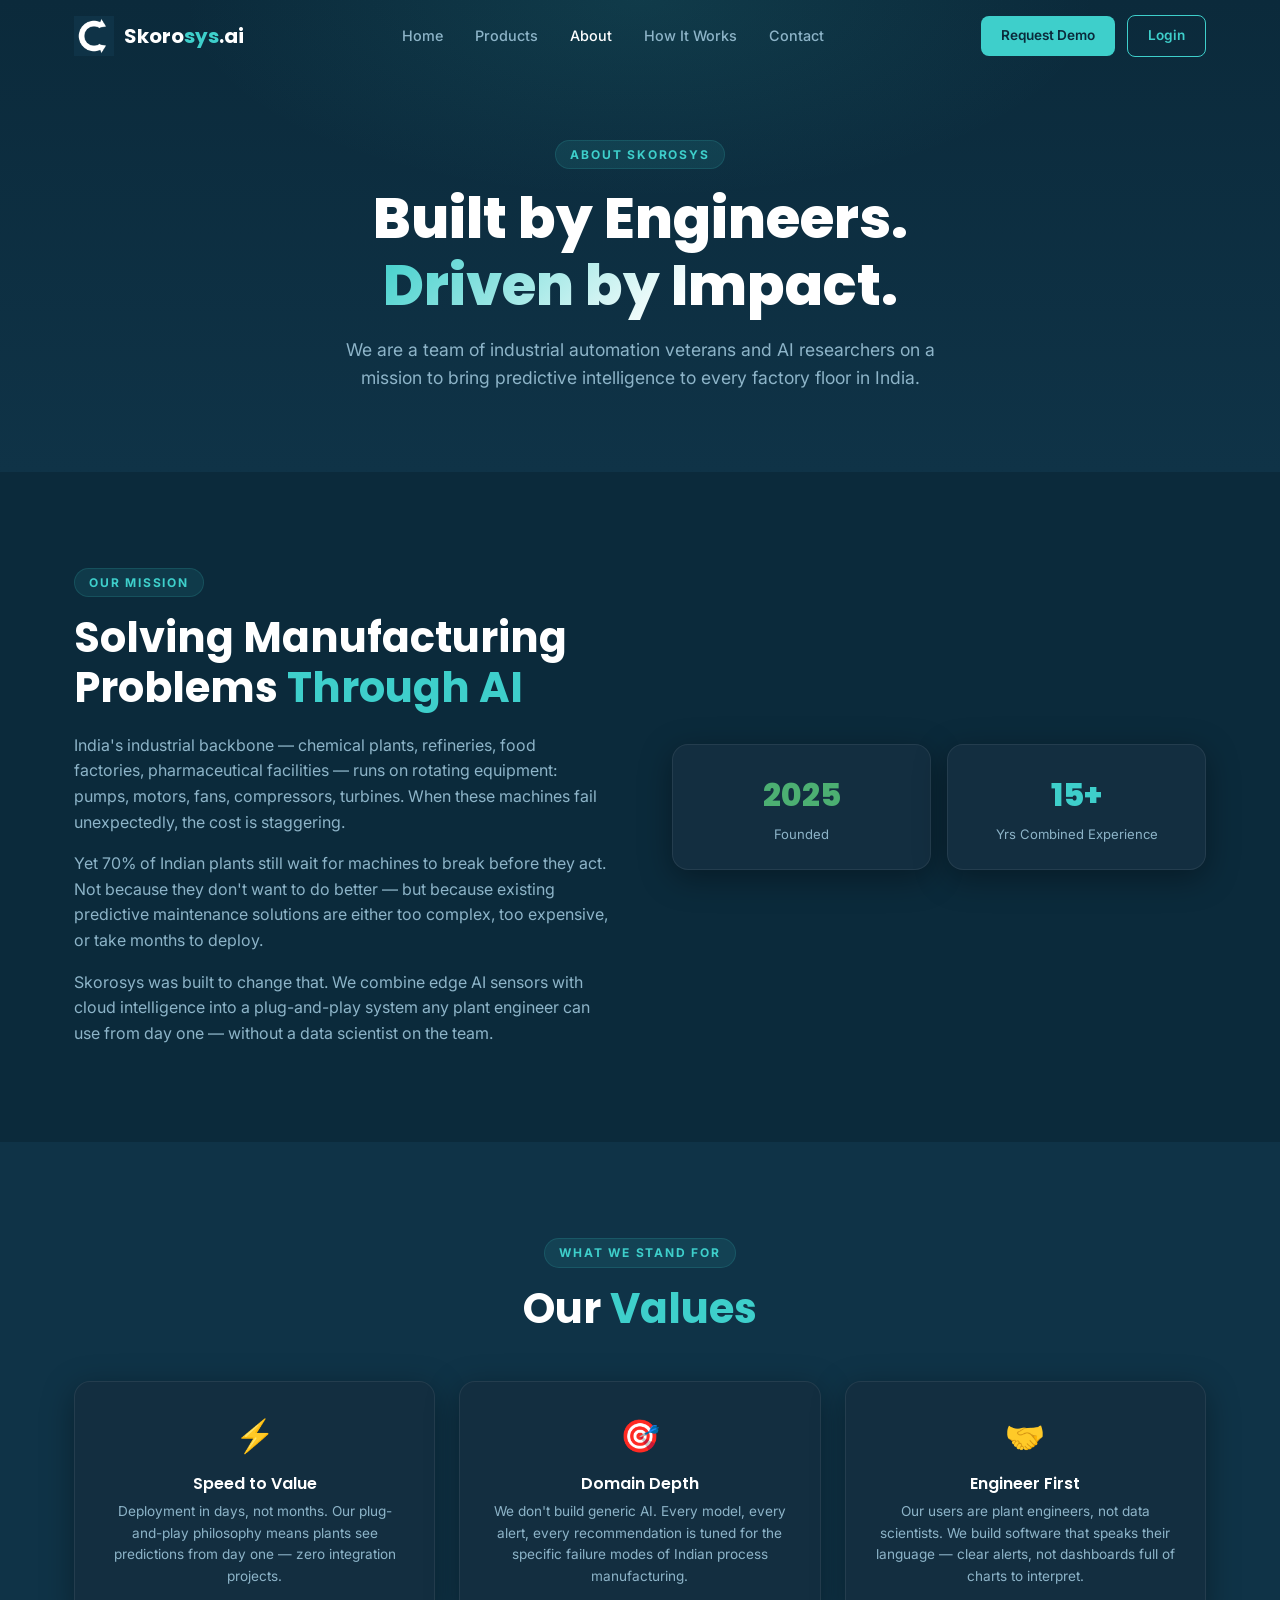
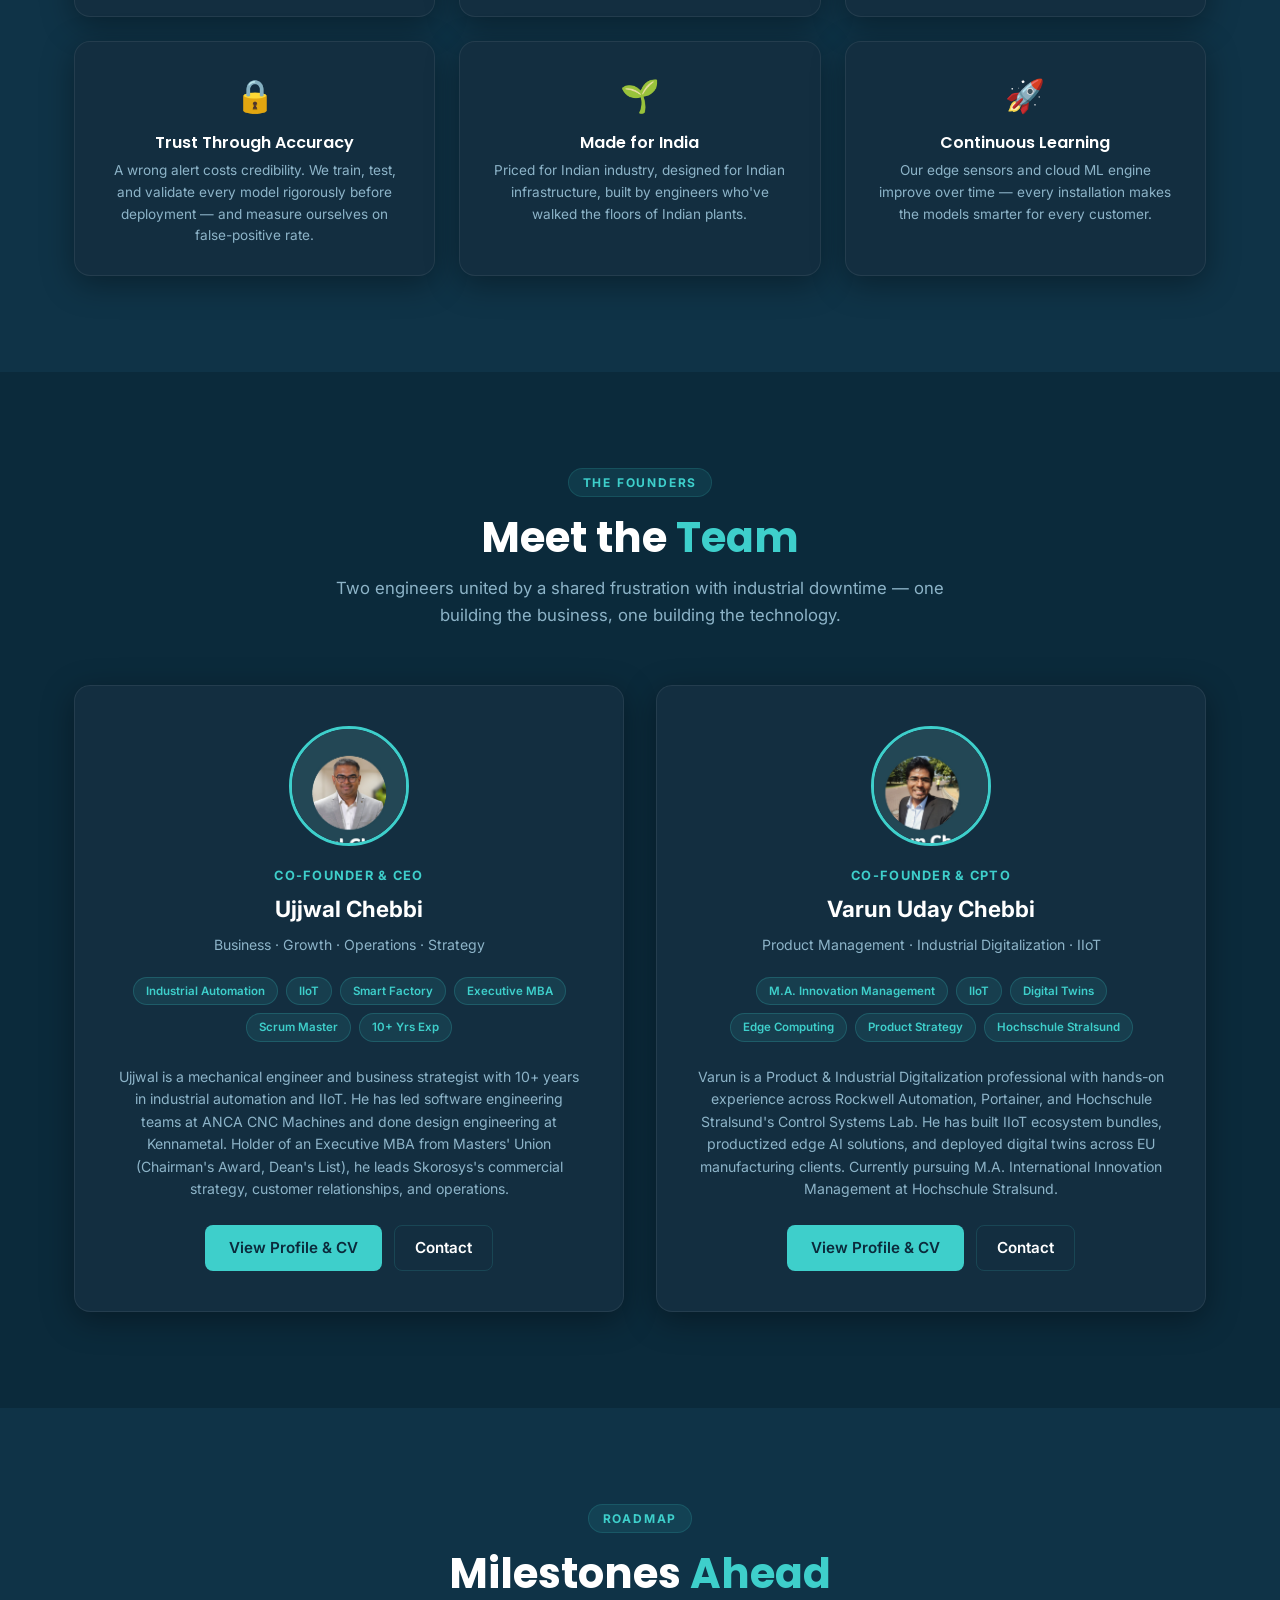
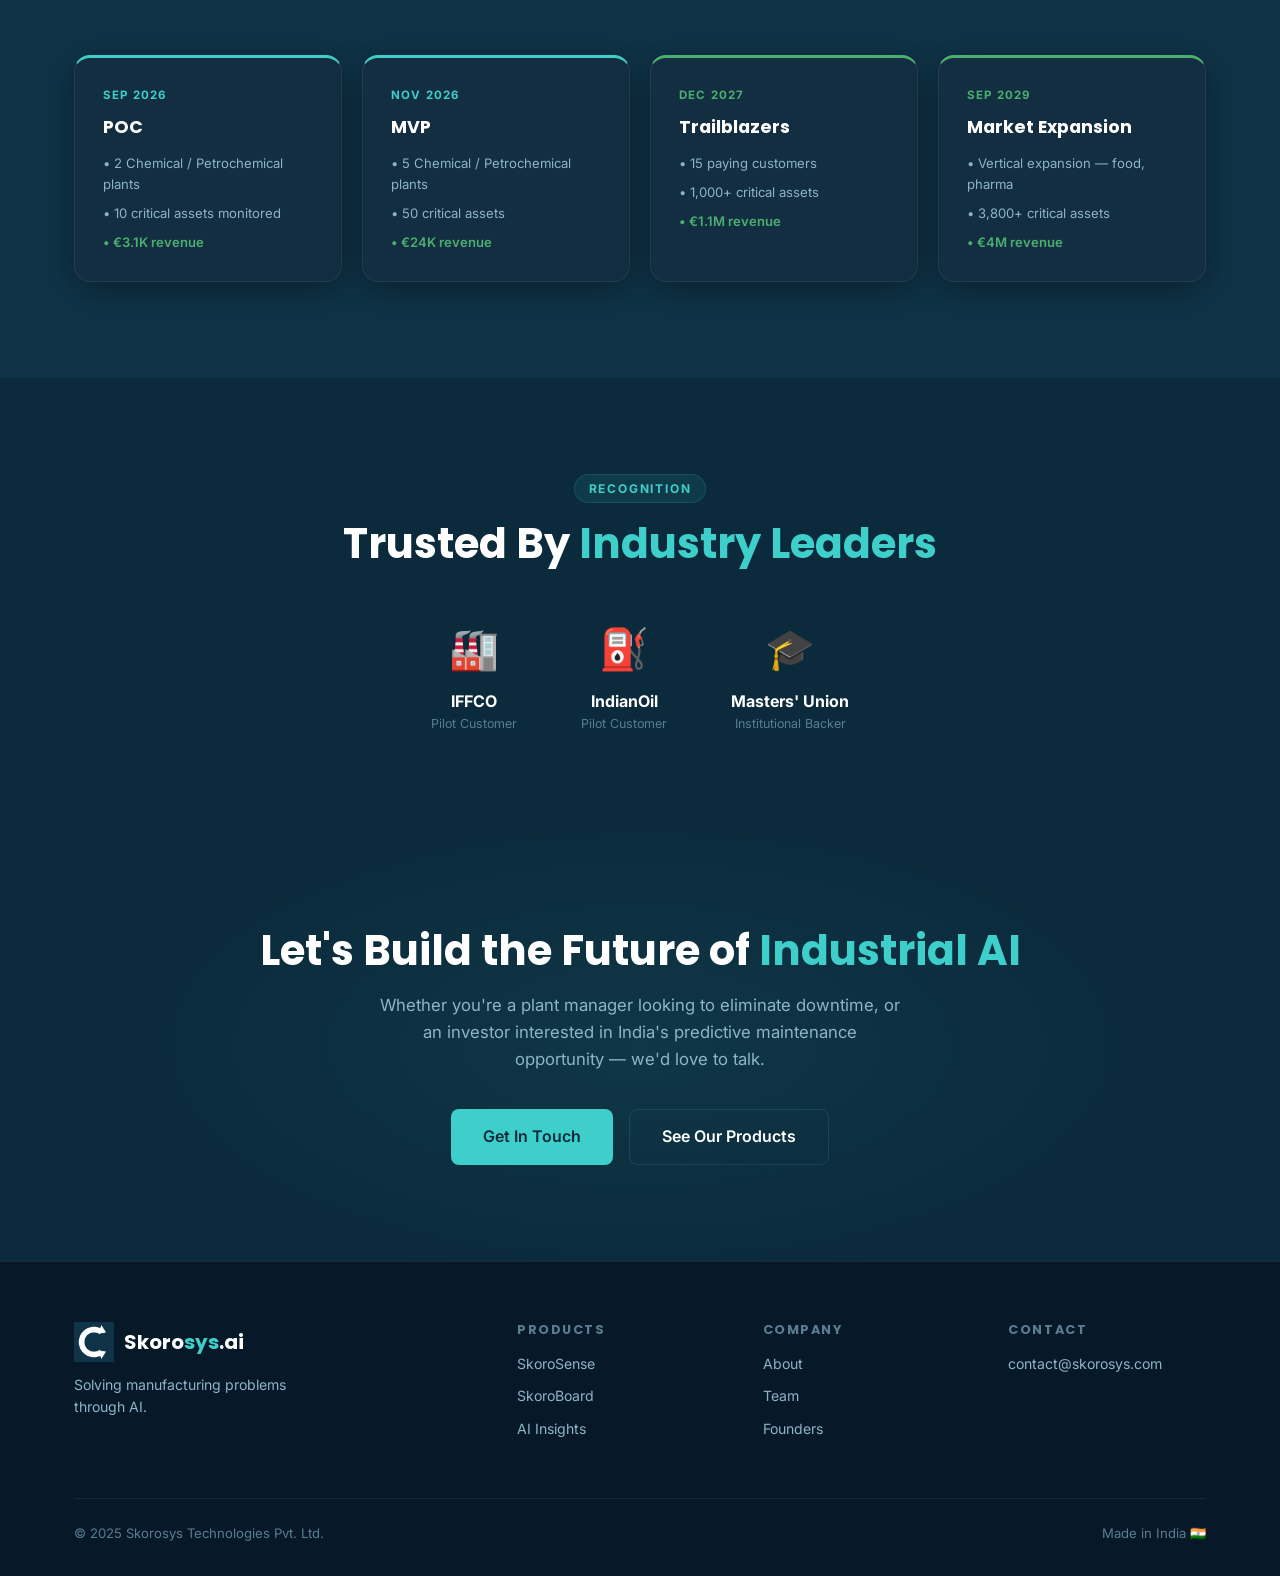
==== commit 942a7f44: "Convert all currency amounts from Rupees to Euros across website index.html: ₹70L→€75K, ₹100+Cr→€11M" ====
--- a/about.html
+++ b/about.html
@@ -181,7 +181,7 @@
           <ul style="display:flex;flex-direction:column;gap:8px;">
             <li style="font-size:0.82rem;color:var(--text-secondary);">• 2 Chemical / Petrochemical plants</li>
             <li style="font-size:0.82rem;color:var(--text-secondary);">• 10 critical assets monitored</li>
-            <li style="font-size:0.82rem;color:var(--accent-green);font-weight:600;">• ₹2.8 Lakh revenue</li>
+            <li style="font-size:0.82rem;color:var(--accent-green);font-weight:600;">• €3.1K revenue</li>
           </ul>
         </div>
         <div class="card reveal reveal-delay-1" style="padding:28px;text-align:left;border-top:3px solid var(--accent-cyan);">
@@ -190,7 +190,7 @@
           <ul style="display:flex;flex-direction:column;gap:8px;">
             <li style="font-size:0.82rem;color:var(--text-secondary);">• 5 Chemical / Petrochemical plants</li>
             <li style="font-size:0.82rem;color:var(--text-secondary);">• 50 critical assets</li>
-            <li style="font-size:0.82rem;color:var(--accent-green);font-weight:600;">• ₹22 Lakh revenue</li>
+            <li style="font-size:0.82rem;color:var(--accent-green);font-weight:600;">• €24K revenue</li>
           </ul>
         </div>
         <div class="card reveal reveal-delay-2" style="padding:28px;text-align:left;border-top:3px solid var(--accent-green);">
@@ -199,7 +199,7 @@
           <ul style="display:flex;flex-direction:column;gap:8px;">
             <li style="font-size:0.82rem;color:var(--text-secondary);">• 15 paying customers</li>
             <li style="font-size:0.82rem;color:var(--text-secondary);">• 1,000+ critical assets</li>
-            <li style="font-size:0.82rem;color:var(--accent-green);font-weight:600;">• ₹10 Crore revenue</li>
+            <li style="font-size:0.82rem;color:var(--accent-green);font-weight:600;">• €1.1M revenue</li>
           </ul>
         </div>
         <div class="card reveal reveal-delay-3" style="padding:28px;text-align:left;border-top:3px solid var(--accent-green);">
@@ -208,7 +208,7 @@
           <ul style="display:flex;flex-direction:column;gap:8px;">
             <li style="font-size:0.82rem;color:var(--text-secondary);">• Vertical expansion — food, pharma</li>
             <li style="font-size:0.82rem;color:var(--text-secondary);">• 3,800+ critical assets</li>
-            <li style="font-size:0.82rem;color:var(--accent-green);font-weight:600;">• ₹36 Crore revenue</li>
+            <li style="font-size:0.82rem;color:var(--accent-green);font-weight:600;">• €4M revenue</li>
           </ul>
         </div>
       </div>
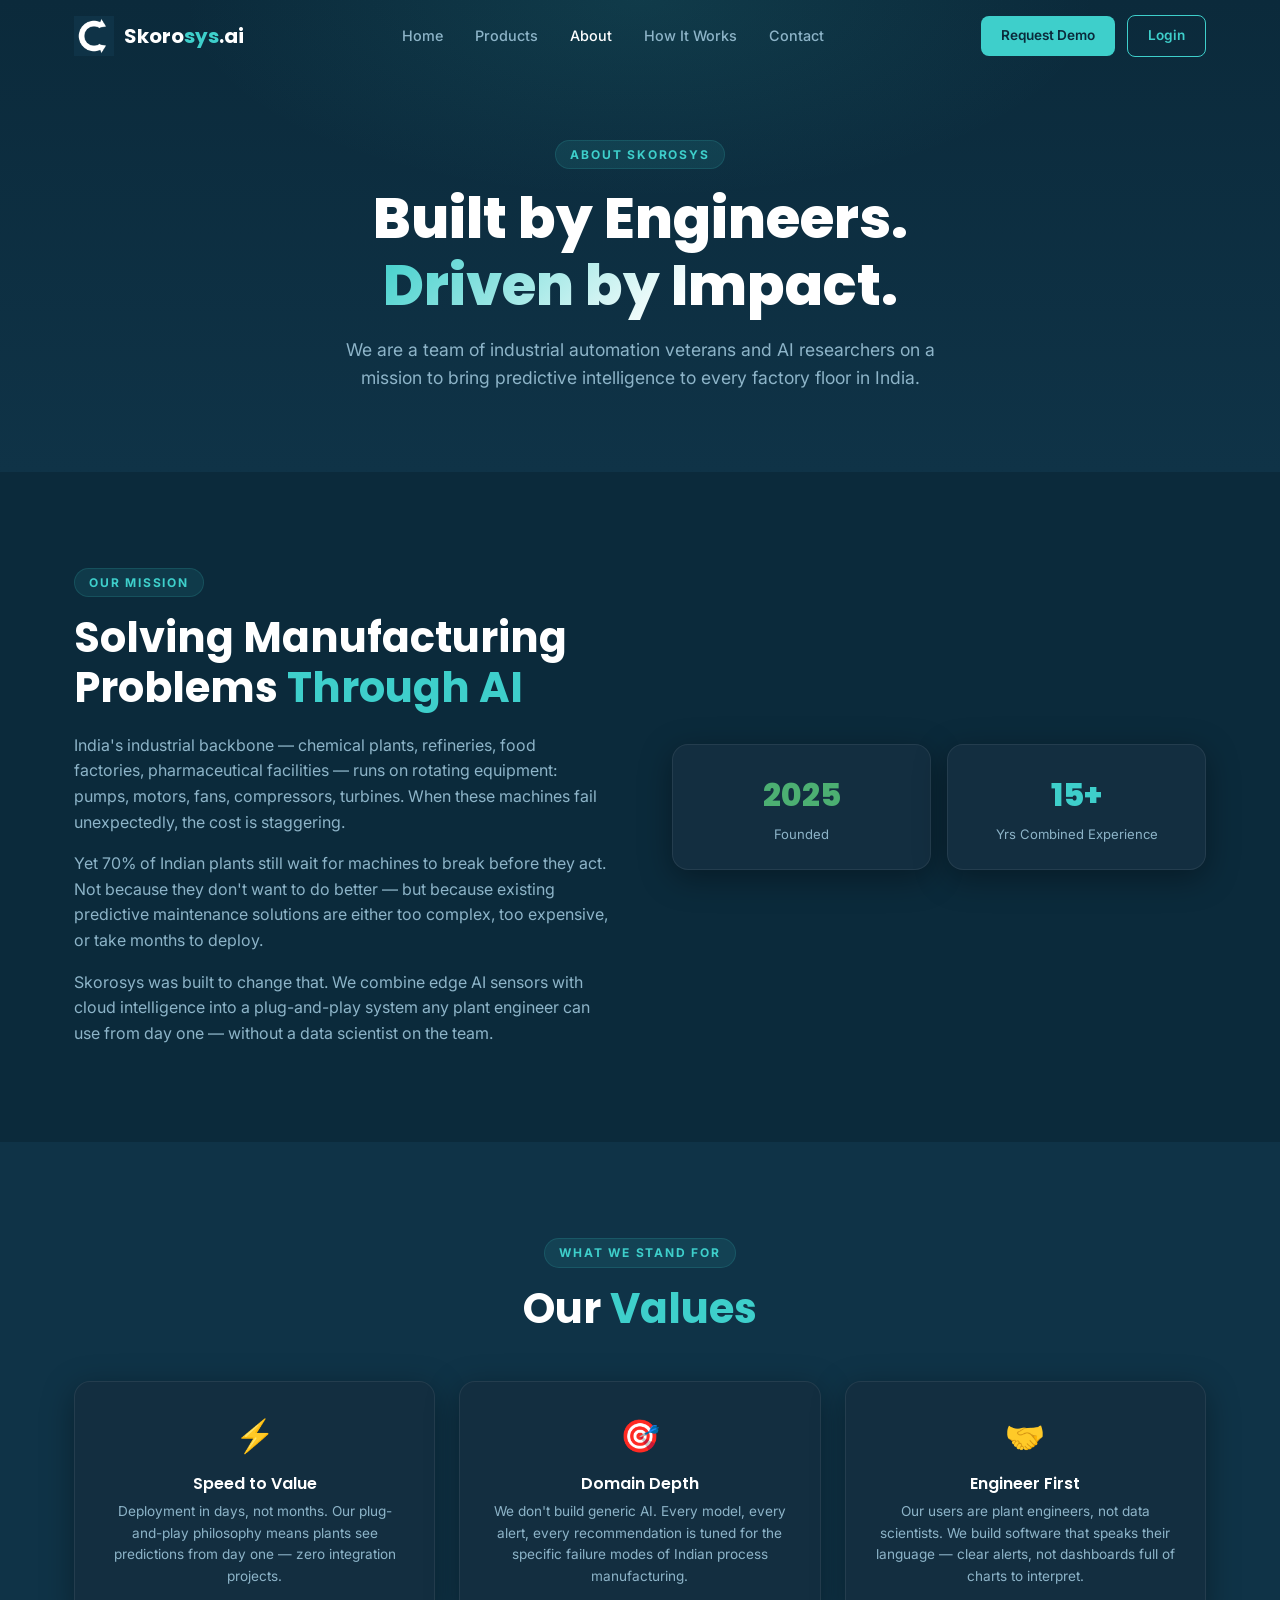
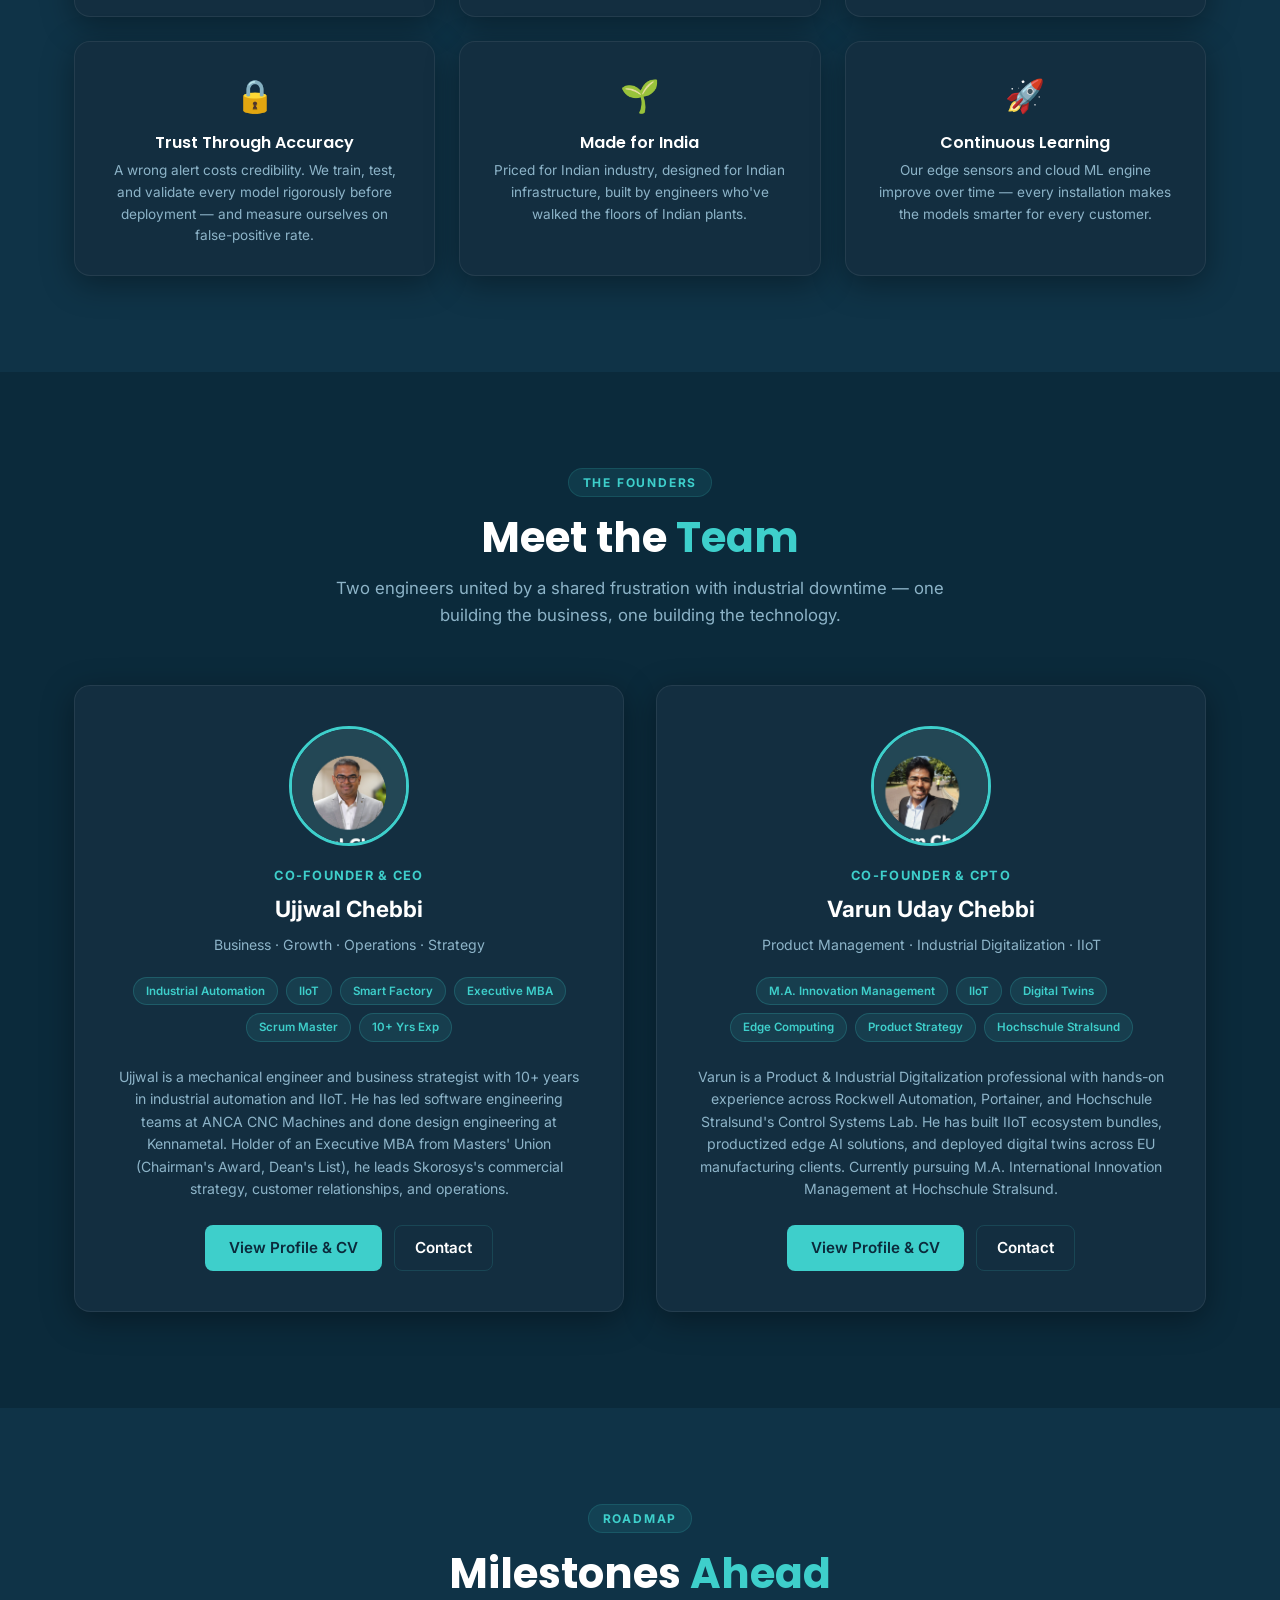
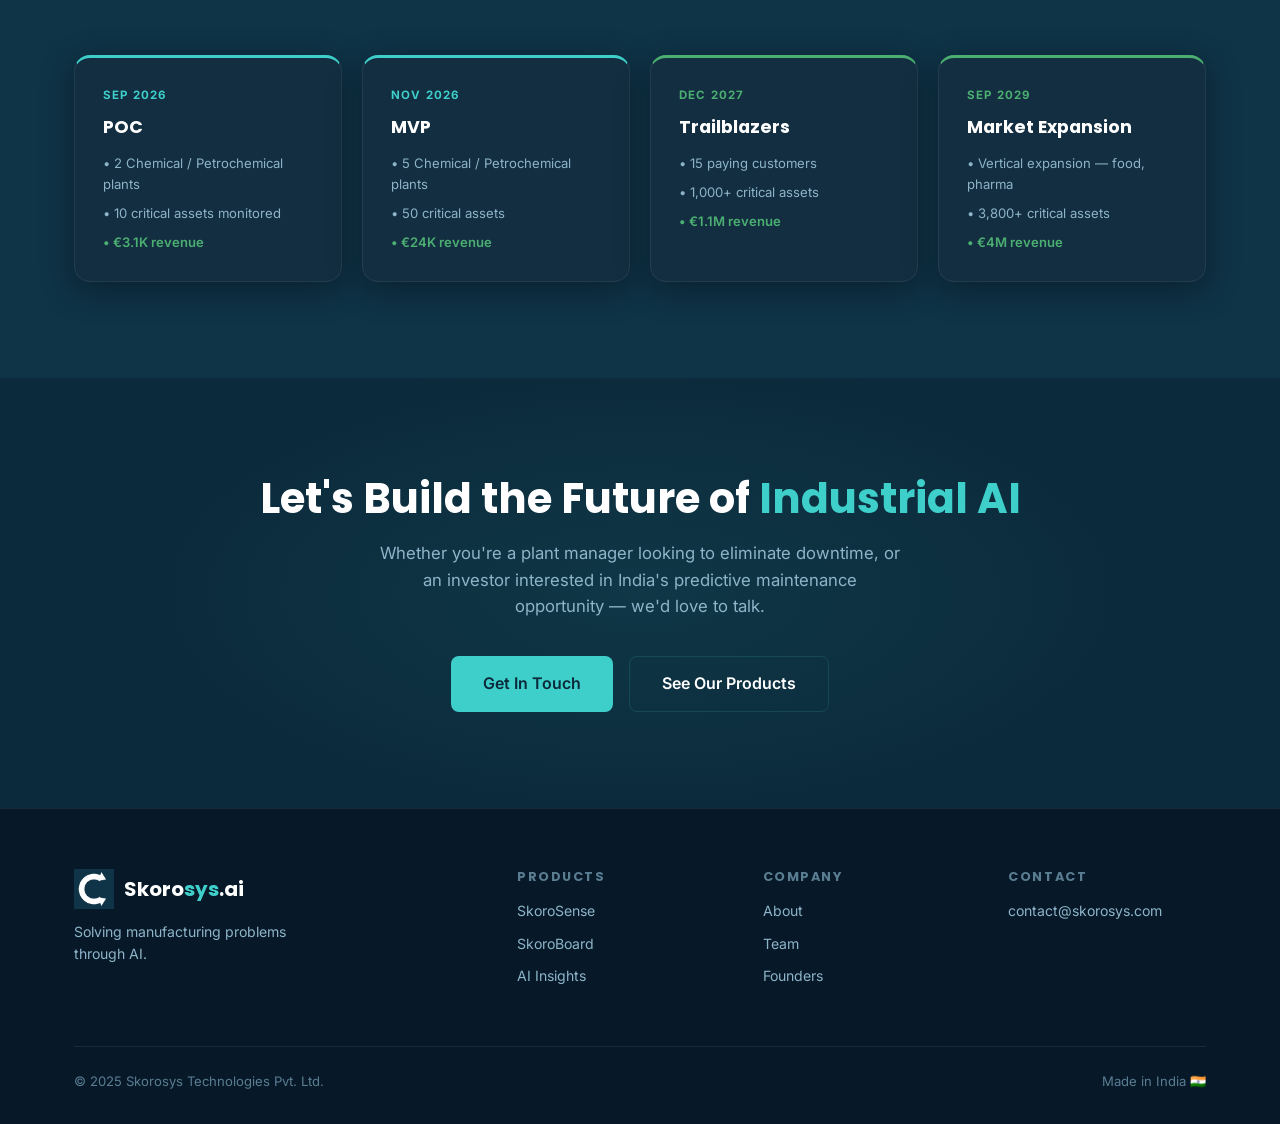
==== commit 6fefdf29: "Remove 'Trusted By Industry Leaders' section from about page Co-Authored-By: Claude Sonnet 4.6 <nore" ====
--- a/about.html
+++ b/about.html
@@ -215,30 +215,6 @@
     </div>
   </section>
 
-  <!-- BACKED BY -->
-  <section class="section">
-    <div class="container text-center">
-      <span class="section-label">Recognition</span>
-      <h2 class="section-title">Trusted By <span class="text-accent">Industry Leaders</span></h2>
-      <div style="display:flex;justify-content:center;align-items:center;gap:64px;flex-wrap:wrap;margin-top:48px;">
-        <div style="text-align:center;">
-          <div style="font-size:2.5rem;margin-bottom:8px;">🏭</div>
-          <div style="font-weight:700;">IFFCO</div>
-          <div style="font-size:0.78rem;color:var(--text-muted);">Pilot Customer</div>
-        </div>
-        <div style="text-align:center;">
-          <div style="font-size:2.5rem;margin-bottom:8px;">⛽</div>
-          <div style="font-weight:700;">IndianOil</div>
-          <div style="font-size:0.78rem;color:var(--text-muted);">Pilot Customer</div>
-        </div>
-        <div style="text-align:center;">
-          <div style="font-size:2.5rem;margin-bottom:8px;">🎓</div>
-          <div style="font-weight:700;">Masters' Union</div>
-          <div style="font-size:0.78rem;color:var(--text-muted);">Institutional Backer</div>
-        </div>
-      </div>
-    </div>
-  </section>
 
   <!-- CTA -->
   <section class="cta-section" id="contact">
